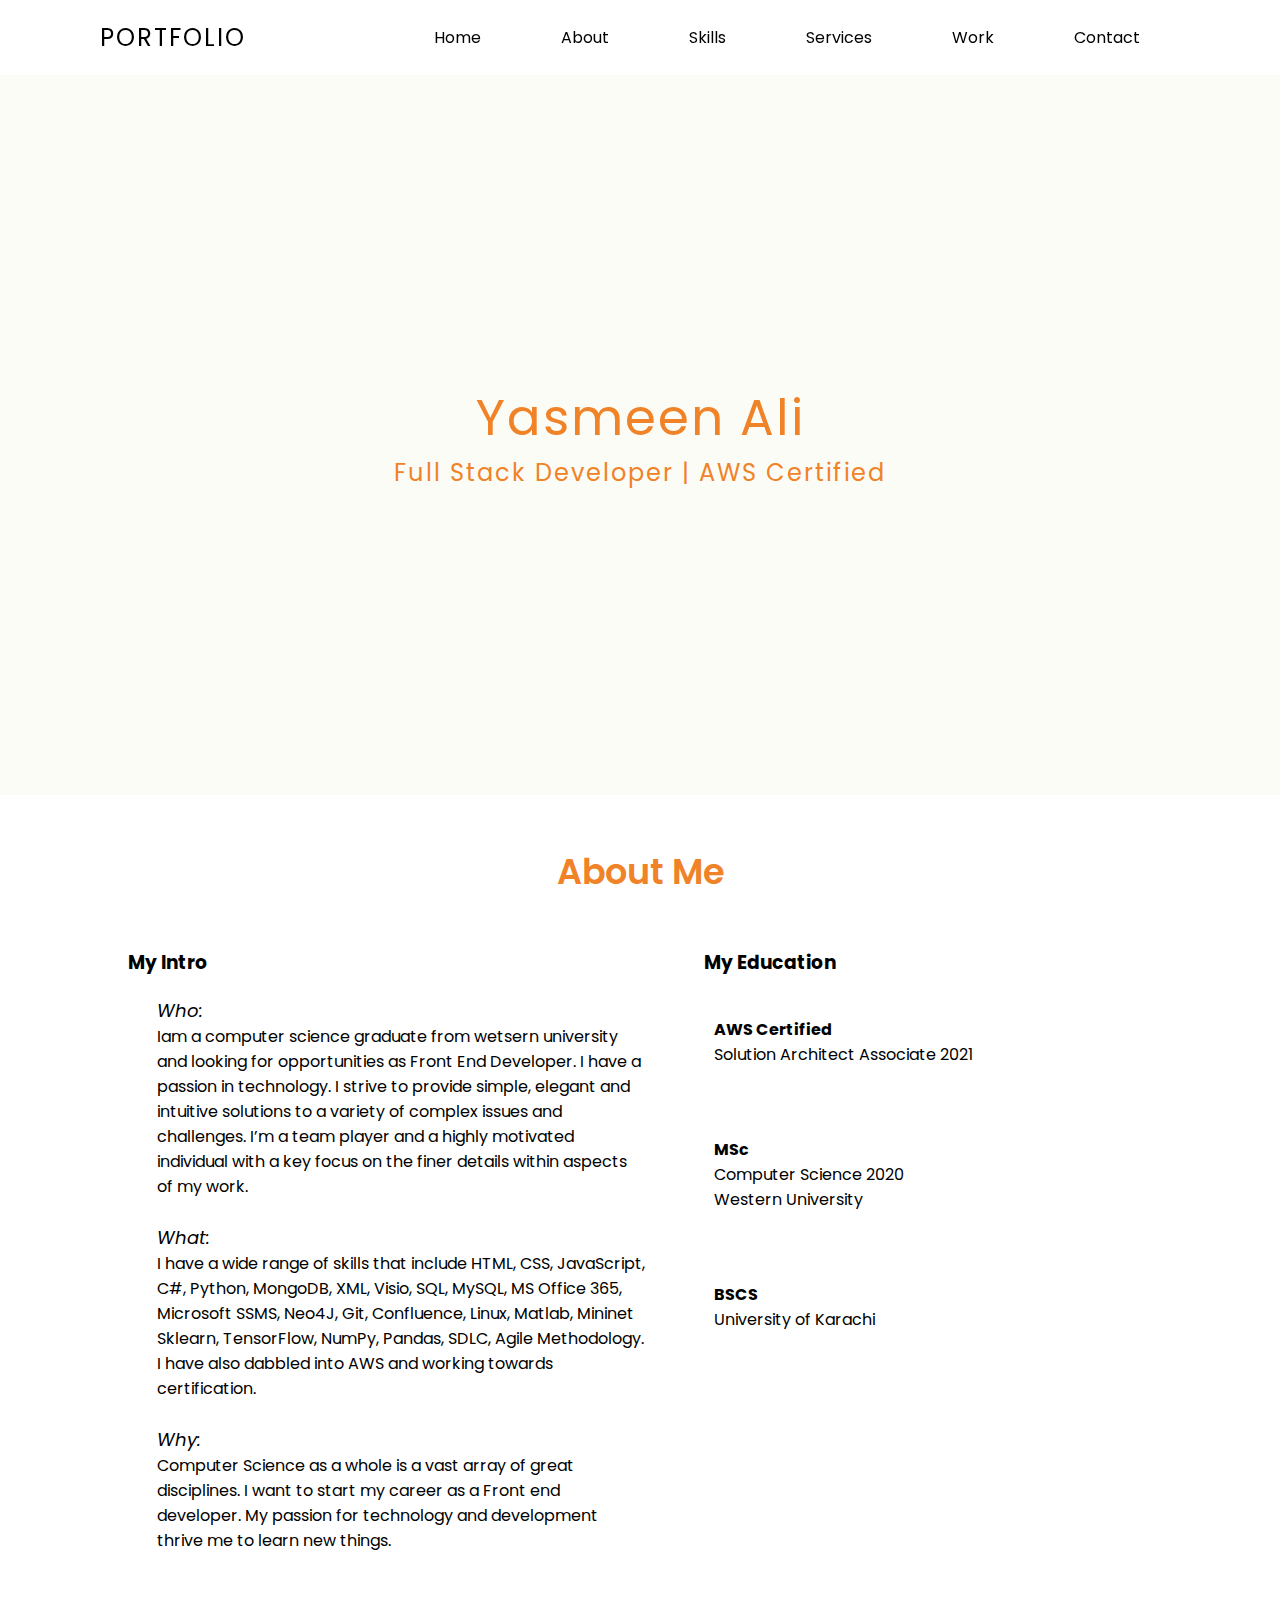
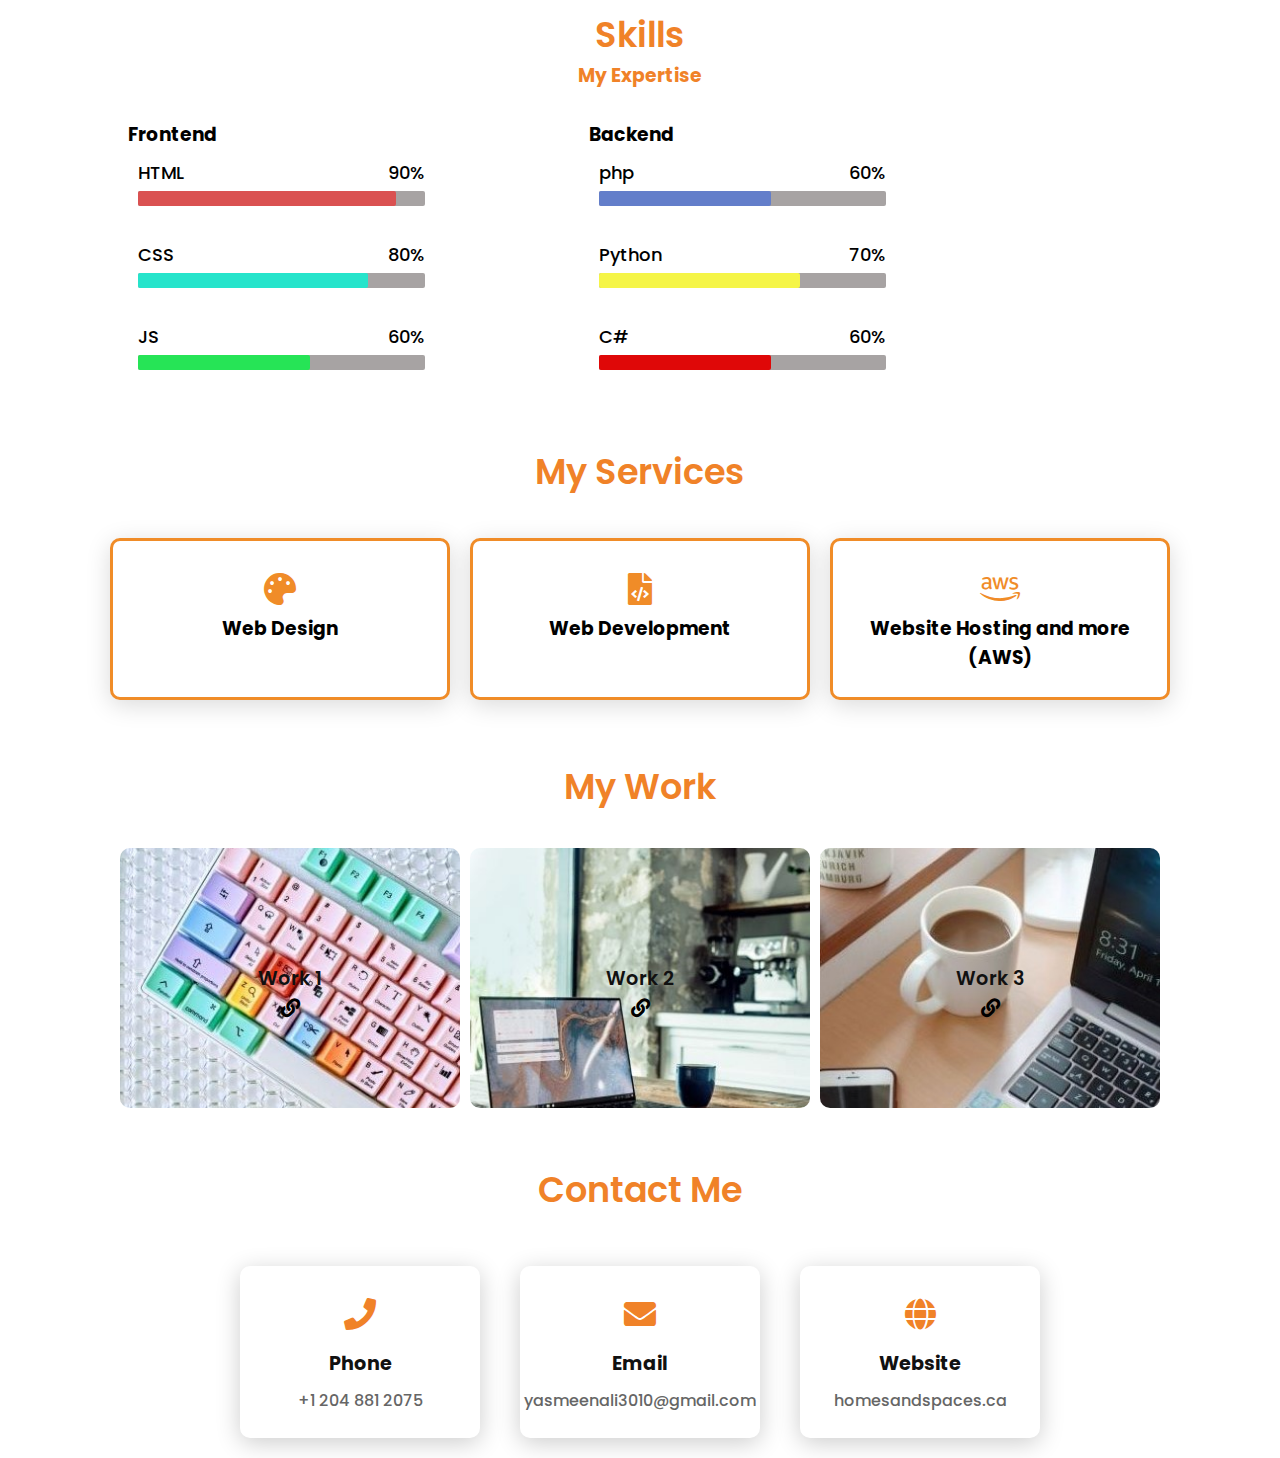
==== index.html @ 384ecdc3 "First Commit" ====
<!DOCTYPE html>
<html lang ="en">
<head>
    <meta charset="utf-8">
    <meta name="viewport" content="width=device-width, initial-scale=1.0">
    <title>Yasmeen Ali || Personal Portfolio</title>
    <link rel="stylesheet" href="style.css">
    
    
    <link rel ="stylesheet" href="https://cdnjs.cloudflare.com/ajax/libs/font-awesome/5.15.3/css/all.min.css">
    <!-- <link rel="stylesheet" href="https://stackpath.bootstrapcdn.com/font-awesome/4.7.0/css/font-awesome.min.css" integrity="sha384-wvfXpqpZZVQGK6TAh5PVlGOfQNHSoD2xbE+QkPxCAFlNEevoEH3Sl0sibVcOQVnN" crossorigin="anonymous">
    <link rel="stylesheet" href="https://cdn.jsdelivr.net/npm/@fortawesome/fontawesome-free@5.15.3/css/fontawesome.min.css" integrity="sha384-wESLQ85D6gbsF459vf1CiZ2+rr+CsxRY0RpiF1tLlQpDnAgg6rwdsUF1+Ics2bni" crossorigin="anonymous"> -->

</head>
<body>

    <header>
        <a class = "logo">Portfolio</a>
        <!-- <div class = "nav">Portfolio</div> -->
        <div class = "menu">
            <div class = "btn">
                <i class = "fas fa-times close-btn"></i>
            </div>
            <a href ="#home">Home</a>
            <a href ="#about">About</a>
            <a href ="#skills">Skills</a>
            <a href ="#services">Services</a>
            <a href ="#work">Work</a>
            <a href ="#contact">Contact</a>
        </div>
        <div class = "btn">
            <i class = "fas fa-bars menu-btn"></i>
        </div>
    </header>
    
    <section class = "section-main" id="home">
        <h1>Yasmeen Ali</h1>
        <h2>Full Stack Developer | AWS Certified</h2>
    </section>

    <section class ="About" id = "about">
        <div class = "heading">
          <h2>About Me</h2>
        </div>
        <div class= "content">
          <div class ="contentbx">
           <h3>My Intro</h3>
           <p><i style = "font-size:18px"> Who:</i><br>Iam a computer science graduate from wetsern university
            and looking for opportunities as Front End Developer. I have a passion in technology. 
            I strive to provide simple, elegant and intuitive solutions to
            a variety of complex issues and challenges. I’m a team player and a highly motivated individual
            with a key focus on the finer details within aspects of my work. </p>
            
            <p><i style = "font-size:18px"> What:</i><br>I have a wide range of skills that include HTML, CSS, JavaScript, C#, Python, MongoDB,
               XML, Visio, SQL, MySQL, MS Office 365, Microsoft SSMS, Neo4J, Git, Confluence, Linux, Matlab, Mininet
              Sklearn, TensorFlow, NumPy, Pandas, SDLC, Agile Methodology.          
             I have also dabbled into AWS and working towards certification. </p>
    
             <p><i style = "font-size:18px"> Why:</i><br> Computer Science as a whole is a vast
              array of great disciplines. I want to start my career as a Front end developer. My passion for technology and development thrive me to learn new things. 
               </p>
          </div>
          <div class = "Edu">
            <h3>My Education</h3>
            <div class ="degree">
                <div class ="deg">
                    <span><b>AWS Certified</b></span>
                   <div class = "line"></div>
                    <span>Solution Architect Associate 2021</span>
                </div> 
                
            </div>
            <div class ="degree">
                <div class ="deg">
                    <span><b>MSc</b></span>
                    <div class = "line"></div>
                    <span>Computer Science 2020<br>Western University</span>
                </div> 
                
            </div>
                
            <div class ="degree">
                <div class ="deg">
                    <span><b>BSCS</b></span>
                    <div class = "line"></div>
                    <span>University of Karachi</span>
                </div> 
               
            </div>
          </div>


        </div>
      </section>

      <section class = "skills" id = "skills" >
        <div class = "heading">
            <h2>Skills</h2>
            <h3 class = "Exp">My Expertise</h3>
          </div>
           

           <div class ="skills_content">
               <div class ="skills-FE">
                    <h3 class="skills_subtitle">Frontend</h3>
                    <div class ="bar">
                        <div class ="info">
                            <span>HTML</span>
                            <span>90%</span>
                        </div>
                        <div class = "line html"></div>
                    </div>

                    <div class ="bar">
                        <div class ="info">
                            <span>CSS</span>
                            <span>80%</span>
                        </div>
                        <div class = "line css"></div>
                    </div>

                    <div class ="bar">
                        <div class ="info">
                            <span>JS</span>
                            <span>60%</span>
                        </div>
                        <div class = "line js"></div>
                    </div>

                   
               </div>

               <div class ="skills-BE">
                <h3 class="skills_subtitle">Backend</h3>
                <div class ="bar">
                    <div class ="info">
                        <span>php</span>
                        <span>60%</span>
                    </div>
                    <div class = "line php"></div>
                </div>

                <div class ="bar">
                    <div class ="info">
                        <span>Python</span>
                        <span>70%</span>
                    </div>
                    <div class = "line Python"></div>
                </div>

                <div class ="bar">
                    <div class ="info">
                        <span>C#</span>
                        <span>60%</span>
                    </div>
                    <div class = "line Csharp"></div>
                </div>
                
               </div>

           </div>
      </section>

      <section class = "services" id = "services">
          <div class = "heading">
              <h2 class="section-title">My Services</h2>
              
          </div>
          <div class ="content">
              <div class ="card">
                  <div class = "service-icon">
                      <i class ="fas fa-palette"></i>
                  </div>
                  <div class="info">
                      <h3>Web Design</h3>
                      <!-- <p>web desiging solution</p> -->
                  </div>
              </div>
              
              <div class ="card">
                <div class = "service-icon">
                    <i class ="fas fa-file-code"></i>
                </div>
                <div class="info">
                    <h3>Web Development</h3>
                    <!-- <p>website development</p> -->
                    
                </div>
            </div>
            
            <div class ="card">
                <div class = "service-icon">
                    <i class='fab fa-aws'></i>
                </div>
                <div class="info">
                    <h3>Website Hosting and more (AWS)</h3>
                    <!-- <p>AWS Solutions</p> -->
                </div>
            </div>

          </div>

      </section>

      <section class = "work" id = "work">
        <div class ="heading">
            <h2 class="section-title">My Work</h2>
        </div>
        <div class = "content">
            <a href = "http://homesandspaces.ca/" target="blank" class ="card">
                <div class ="card-img">
                    <img src = "work1.jpg" alt ="">
                    <div class ="work-data">
                        <span class = "work-text">Work 1</span>
                        <i class="fas fa-link"></i>
                        
                </div>
                
              </div>
            </a>
              <a href ="https://github.com/yasmeen-ali/Yelp-data-Business-Trends" target="blank" class ="card">
                  <div class ="card-img">
                      <img src = "work2.jpg" alt ="">
                      <div class ="work-data">
                        <span class = "work-text">Work 2</span>
                        <i class="fas fa-link"></i>
                  </div>
                  </div>
                </a>
                <a href ="https://github.com/yasmeen-ali/Network-Service-Cost-Model" target="blank" class ="card">
                  <div class ="card-img">
                      <img src = "work3.jpg" alt ="">
                      <div class ="work-data">
                         <span class = "work-text">Work 3</span>
                          <i class="fas fa-link"></i>
                  </div> 
                  </div>
                </a>
        </div>


    </section>



      <section class = "contact" id = "contact">
          <div class = "heading">
              <h2 class="section-title">Contact Me</h2>
          </div>

          <div class ="content">
              <div class = "row">
                  <div class ="card">
                      <div class = "contact-icon">
                          <i class = "fas fa-phone"></i>
                      </div>
                      <div class = "info">
                          <h3>Phone</h3>
                          <span>+1 204 881 2075</span>
                      </div>
                  </div>

                  <div class ="card">
                    <div class = "contact-icon">
                        <i class = "fas fa-envelope"></i>
                    </div>
                    <div class = "info">
                        <h3>Email</h3>
                        <span>yasmeenali3010@gmail.com</span>
                    </div>
                </div>

                <div class ="card">
                    <div class = "contact-icon">
                        <i class = "fas fa-globe"></i>
                    </div>
                    <div class = "info">
                        <h3>Website</h3>
                        <span>homesandspaces.ca</span>
                    </div>
                </div>

              </div>
          </div>

      </section>




    <script type="text/javascript">
    //navigation effect

    window.addEventListener("scroll",function(){
        var header = document.querySelector("header");
        header.classList.toggle('sticky', window.scrollY > 0);
        
  });

  //js for responsive sidebar

  var menu = document.querySelector('.menu');
  var menuBtn =document.querySelector('.menu-btn');
  var closeBtn =document.querySelector('.close-btn');

  menuBtn.addEventListener("click", () =>{
      menu.classList.add('active');
  });

  closeBtn.addEventListener("click", () =>{
      menu.classList.remove('active');
  });
  
    </script>
</body>
</html>
---- style.css ----
@import url('https://fonts.googleapis.com/css2?family=Poppins:wght@400;500&display=swap');
*
{
  margin: 0;
  padding: 0;
  box-sizing: border-box;
  font-family: 'Poppins', sans-serif,'';
  scroll-behavior: smooth;
}
body{
    min-height: 100vh;
}

section{
   padding-top: 50px;
  }
/*background settings*/
.section-main{
    position: relative;
    width: 100%;
    min-height:80vh;
    /* background: url(New.jpg) no-repeat; */
    background-color: rgb(252, 252, 246);
    background-size: cover;
    background-position: center;
    display: flex;
    justify-content:center;
    align-items: center;
    flex-direction:column;
    padding: 20px 100px;
    
}

.section-main h1{
    color:rgb(240, 130, 40);
    font-size:  50px;
    font-weight:400;
    letter-spacing: 2px;
    line-height: 1.5em;
}
.section-main h2{
    color:rgba(240, 130, 40);
    font-size: 60;
    font-weight:400;
    letter-spacing: 2px;
    line-height: 1.5em;
   
  }
  .heading  /*About Me page*/
  {
    width: 100%;
    text-align: center;
    margin-bottom: 30px;
    color:rgba(240, 130, 40);
  }
  .heading h2
  {
    font-weight: 600;
    font-size: 35px;
  }
   .About .content{
    position: relative;
    width: 100%;
    display: flex;
    justify-content: space-between;
    padding-top: 20px;
    /* margin-top: 20px; */
    padding-left: 10%;
   }
   .About .content .contentbx{
    position: relative;
    width: 50%;
    justify-content: center;
    
   }
   .contentbx p
   {
     font-weight: 400;
     padding-top: 20px;
     margin-bottom: 5px;
     padding-left: 5%; 
      max-width: 90%;
   } 
  
   .About .content .Edu {
    position: relative;
    width: 50%;
    
   }

   .content .Edu .degree{
       margin-bottom: 15px;
       padding: 10px;
       padding-top: 20px; 
   }
    .content .Edu .degree .deg{
    display: flex;
    /* align-items: center; */
    flex-direction: column;
   
    justify-content:space-between;
     margin-bottom: 5px;
    font-weight: 400;
     padding-top: 20px;
     /* padding-left: 5%;  */
      max-width: 60%;
   }


/* Skills*/
/* .skills{
    padding-left: 5%;

} */
.skills .skills_content{
    position: relative;
    width: 70%;
    display: flex;
    justify-content: space-between;
    margin-top: 20px;
    padding-left: 10%;
    
}
/* Frontend Skills */
.skills .skills_content .skills-FE{
    position: relative;
    width: 40%;
}

.skills .skills_content .skills-FE .bar{
    margin-bottom: 15px;
    padding: 10px;

}

.skills .skills_content .skills-FE .bar .info{
    display: flex;
    align-items: center;
    justify-content: space-between;
    margin-bottom: 5px;
}

.skills .skills_content .skills-FE .bar .info span{
    font-size: 18px;
    font-weight: 500;
}

.skills .skills_content .skills-FE .bar .line{
    position: relative;
    width: 100;
    height: 15px;
    background: rgb(167, 163, 163);
    border-radius: 2px;
}

.skills .skills_content .skills-FE .bar .line:before{
    content: '';
    position: absolute;
    height: 100%;
    top: 0;
    left: 0;
    border-radius: 2px;
}

.skills .skills_content .skills-FE .bar .html::before{
    width: 90%;
    background: #da5151;
}
.skills .skills_content .skills-FE .bar .css::before{
    width: 80%;
    background: #26e4cb;
}
.skills .skills_content .skills-FE .bar .js::before{
    width: 60%;
    background: #26e456;
}

/* Backend Skills */
.skills .skills_content .skills-BE{
    position: relative;
    width: 40%;
}

.skills .skills_content .skills-BE .bar{
    margin-bottom: 15px;
    padding: 10px;
    
}

.skills .skills_content .skills-BE .bar .info{
    display: flex;
    align-items: center;
    justify-content: space-between;
    margin-bottom: 5px;
}

.skills .skills_content .skills-BE .bar .info span{
    font-size: 18px;
    font-weight: 500;
}

.skills .skills_content .skills-BE .bar .line{
    position: relative;
    width: 100;
    height: 15px;
    background: rgb(167, 163, 163);
    border-radius: 2px;
}
.skills .skills_content .skills-BE .bar .line:before{
    content: '';
    position: absolute;
    height: 100%;
    top: 0;
    left: 0;
    border-radius: 2px;
}

.skills .skills_content .skills-BE .bar .php:before{
    width: 60%;
    background: #637eca;
}
.skills .skills_content .skills-BE .bar .Python:before{
    width: 70%;
    background: rgb(245, 245, 71);
}
.skills .skills_content .skills-BE .bar .Csharp:before{
    width: 60%;
    background: rgb(223, 8, 8);
}

/* Services */

.section-title{
    width: 100%;
    text-align: center;
    margin-bottom: 30px;
    color:rgba(240, 130, 40);
}
.services .content{
    display: flex;
    justify-content: center;
    flex-wrap: wrap;
    flex-direction: row;
    margin-top: 20px;
    
    
}

.title p{
    font-size: 1em;
    width: 80%;
    text-align: center;
}

.card .info{
    text-align: center;
}



.services .content .card{
    background-color: #fff;
    border: solid rgb(240, 140, 40);
    width: 340px;
    margin:10px;
    padding:25px;
    justify-content: center;
    align-items: center;
    flex-direction: column;
    box-shadow: 0 5px 25px rgba(1 1 1 / 15%);
    border-radius: 10px;
}

.services .content .card .service-icon{
    color: rgb(240, 140, 40);
    font-size: 2em;
    text-align: center;
    transition: transform 0.5s ease;
}

.services .content .card:hover .service-icon{
    transform:translateY(-10px);
}

/* Work */




.work .content{
    display: flex;
    justify-content: center;
    flex-direction: row;
    flex-wrap: wrap;
    margin-top: 20px;
}

.work .content .card{
    width: 340px;
    margin: 5px;
    
}

.work .content .card .card-img {
    position:relative;
    width: 100%;
    height: 260px;
    overflow: hidden;
    border-radius: 5px;
    
    
}

 .work .content .card .card-img img{
    
    position:absolute;
    top:0;
    left:0;
    width:100%;
    height:100%;
    object-fit: cover;
    border-radius: 10px;
    transition: 0.5s ease;
    
    
} 


.work .content .card .card-img .work-data{
    position: absolute; 
    color:#111; 
    
    font-size: 1.2em;
    font-weight: 600;
    left: 50%;                        
    top: 50%;                         
   transform: translate(-50%, -50%);
}

.work .content .card .card-img .work-data i{
    position: absolute; 
    color:#000; 
    left: 50%;                       
    top: 150%;                       
   transform: translate(-50%, -50%);
}

.work .content .card .card-img img:hover {
    filter:brightness(50%);
    transform: scale(1.2);
    position: absolute;
    top:0;
    width:100%;
    height:100%;
    display:flex;
    flex-direction: column;
    justify-content: center;
    align-items: center;
    /* background: rgb(240, 130, 40); */
    opacity: 0.3;
    border-radius: 0.5rem;
    transition: 0.3s;
} 


/* Contact */
.contact .content{
    display: flex;
    justify-content: center;
    flex-wrap: wrap;
    flex-direction: column;
    margin-top: 20px;
    
}

.contact .content .row{
    display: flex;
    justify-content: center;
    flex-wrap: wrap;
    flex-direction: row;
}

.contact .content .row .card{
    background-color: #fff;
    width: 240px;
    margin: 20px;
    padding:25px;
    display: flex;
    justify-content: center;
    align-items: center;
    flex-direction: column;
    box-shadow: 0 5px 25px rgba(1 1 1 / 20%);
    border-radius: 10px;
}

.contact .content .row .card .contact-icon{
    color:rgb(240, 130, 40);
    font-size: 2em;
    text-align: center;
    transition: transform 0.5s ease;
}

.contact .content .row .card:hover .contact-icon{
    transform: translateY(-10px);
}


.contact .content .row .card .info{
    text-align: center;
}

.contact .content .row .card .info h3{
    color:#111;
    font-size: 1.2em;
    font-weight: 700;
    margin: 10px;
}

.contact .content .row .card .info span{
    color:#666;
    font-weight: 500;
}






    

/*Menu bar */
  

  header {
      z-index: 999;
      position:sticky;
      top:0;
      left: 0;
      width:100%;
      display:flex;
      justify-content: space-between;
      align-items: center;
      padding: 20px 100px;
      transition: 0.6s;
  }

  header.sticky{
    background:linear-gradient(rgb(231, 183, 110),rgb(240, 130, 40)); 
    /* background:linear-gradient(rgb(247, 171, 58),rgb(100, 52, 52)); */
    padding: 15px 100px;
  }



  header .logo{
    color: #000;
    font-size: 24px;
    text-transform: uppercase;
    text-decoration: none;
    font-weight: 400;
    letter-spacing: 2px;
  }
  header .menu{
      position: relative;
      display: flex;
      justify-content: center;
      align-items: center;
  }

  header .menu a{
    color:#000;
    font-size: 16px;
    font-weight: 400;
    text-decoration: none;
    margin: 0 30px;
    padding:  0 10px;
    border-radius: 25px;
    transition-property:color;
  }

  header .menu a:hover{
    color:#fff;
    background:rgb(240, 130, 40);
  }

  header .btn{
    color:#000;
    font-size:25px;
    cursor: pointer ;
    display: none;
  }

  @media (max-width: 1060px){
      header .btn{
          display: block;
      }

      header .menu{
          position: fixed;
          /* background:linear-gradient(rgb(247, 171, 58),rgb(100, 52, 52));  */
          background:linear-gradient(rgb(240, 130, 40),rgb(231, 183, 110)); 
          flex-direction: column;
          min-width: 350;
          height:100vh;
          top:0;
          right:-100%;
          padding: 80px 50px;
          transition:0.5s;
          transition-property: right;
          border-radius:  1% 0 0 85%;

      } 

      header .menu.active{
          right: 0;
      }

      header .menu .close-btn{
          position:absolute;
          top:0;
          left:0;
          margin: 25px;
      } 

      header .menu a{
        display: block;
        font-size: 20px;
        margin:20px;
        padding: 0 15px;

      }
  }

  @media(max-width:630px){
      .section-main h1{
          font-size: 50px;
          line-height: 60px;
      }
  }
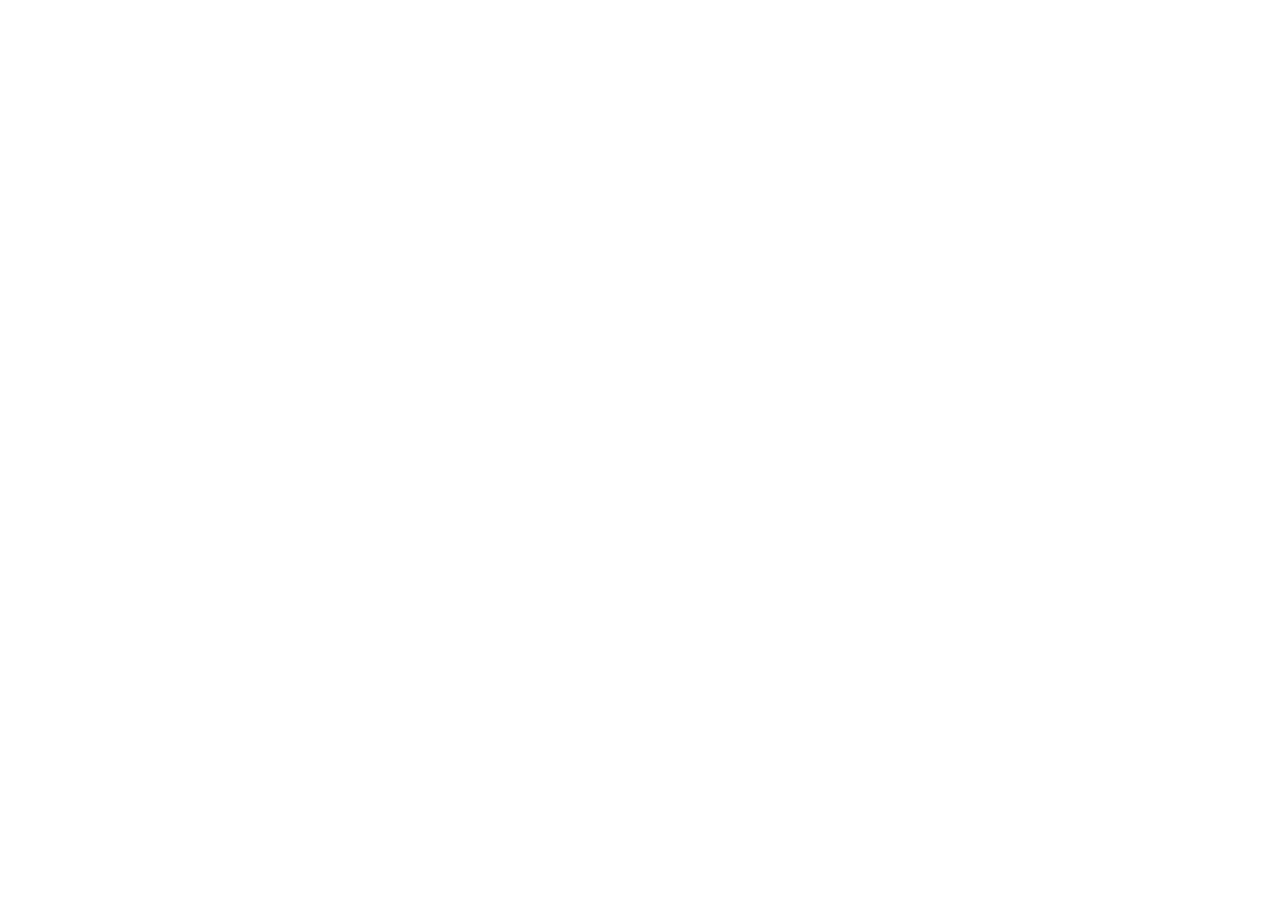
==== commit 435f7581: "New Commit" ====
--- a/index.html
+++ b/index.html
@@ -3,6 +3,7 @@
 <head>
     <meta charset="utf-8">
     <meta name="viewport" content="width=device-width, initial-scale=1.0">
+    <meta http-equiv="refresh" content="0; url=https://github.com/yasmeen-ali/yasmeen-ali.com/blob/master/index.html"/>
     <title>Yasmeen Ali || Personal Portfolio</title>
     <link rel="stylesheet" href="style.css">
     
--- a/style.css
+++ b/style.css
@@ -536,4 +536,4 @@
           font-size: 50px;
           line-height: 60px;
       }
-  }+  }
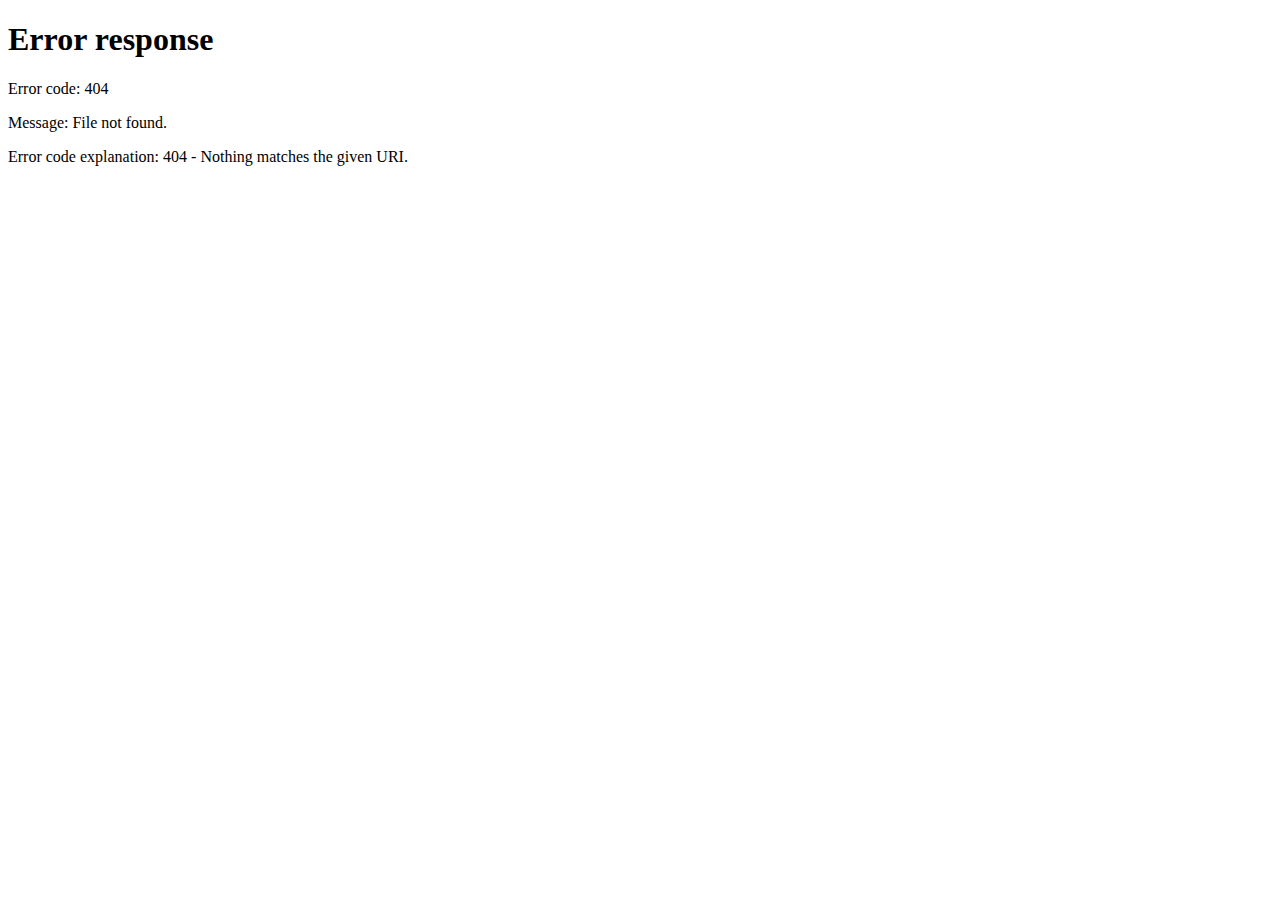
==== commit 8cc6fdcb: "new commit" ====
--- a/index.html
+++ b/index.html
@@ -3,7 +3,7 @@
 <head>
     <meta charset="utf-8">
     <meta name="viewport" content="width=device-width, initial-scale=1.0">
-    <meta http-equiv="refresh" content="0; url=https://github.com/yasmeen-ali/yasmeen-ali.com/blob/master/index.html"/>
+    <meta http-equiv="refresh" content="0; url=/yasmeen-ali.com"/>
     <title>Yasmeen Ali || Personal Portfolio</title>
     <link rel="stylesheet" href="style.css">
     
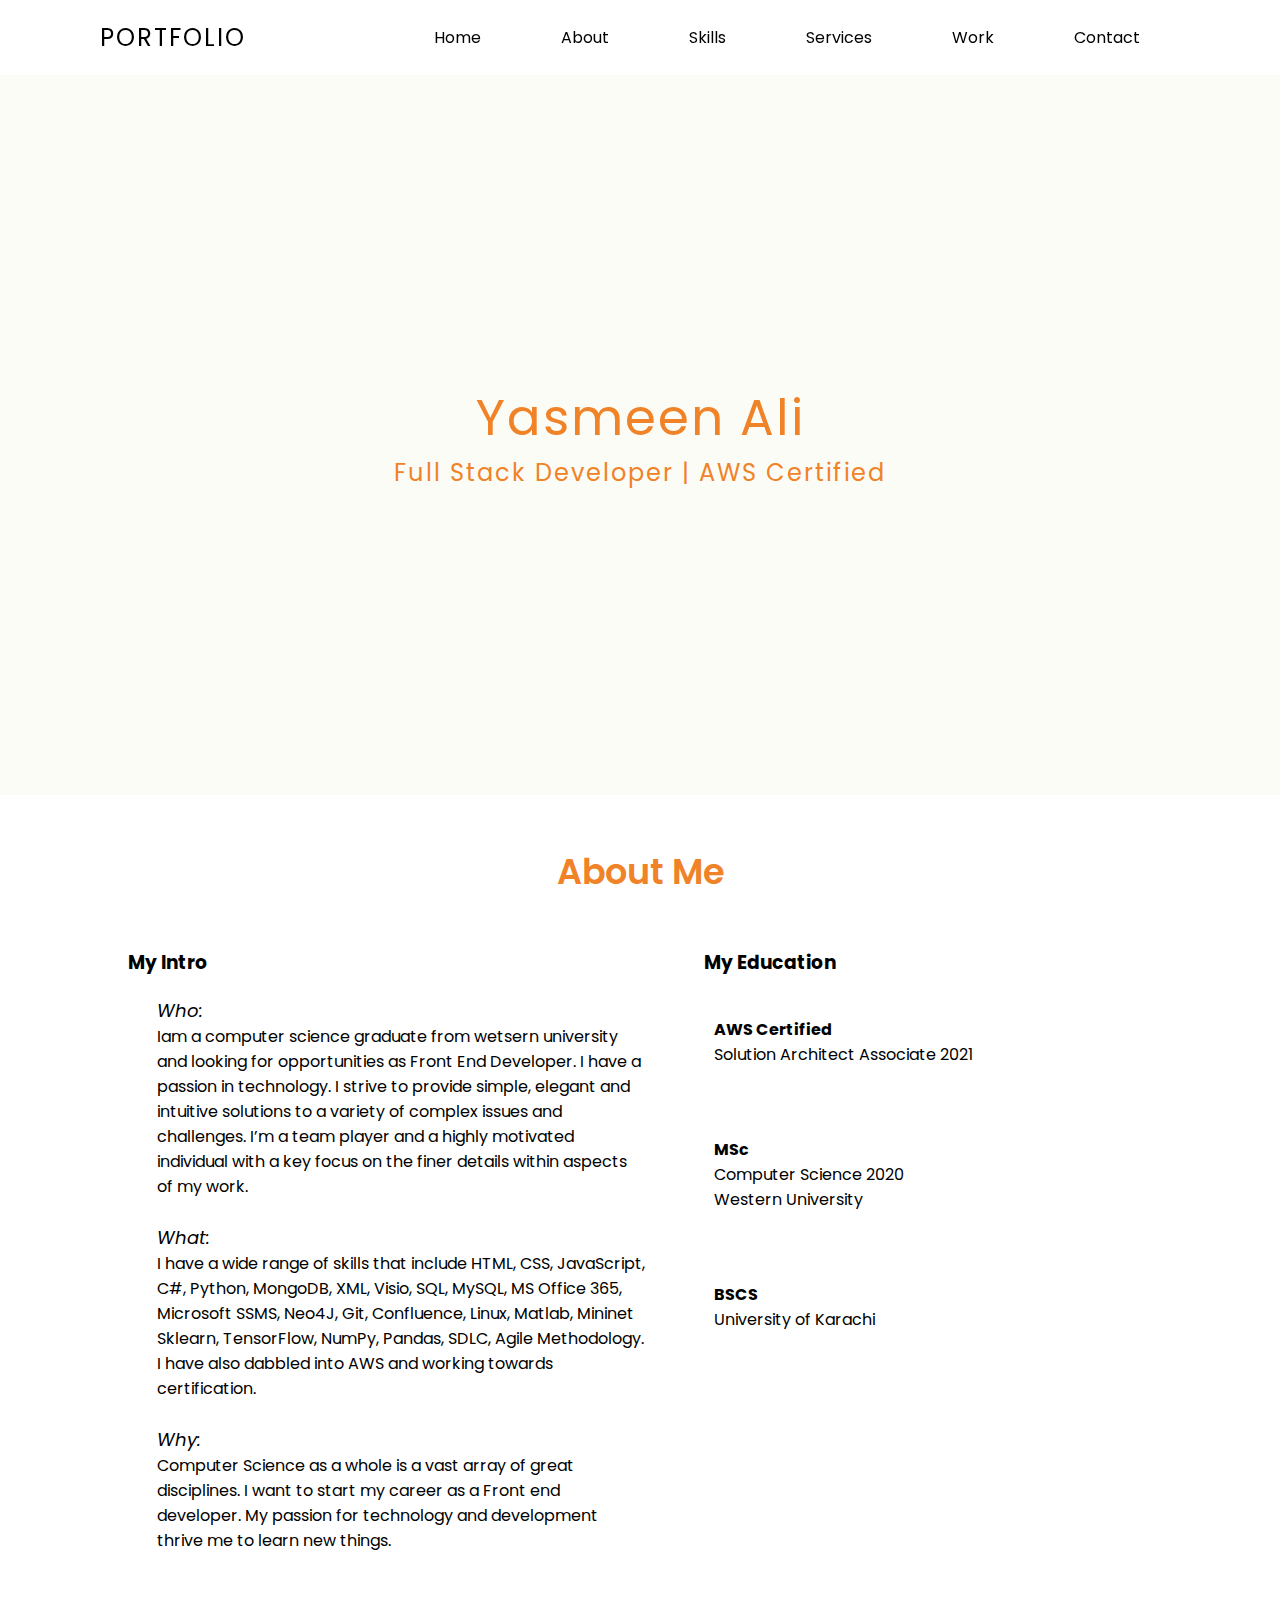
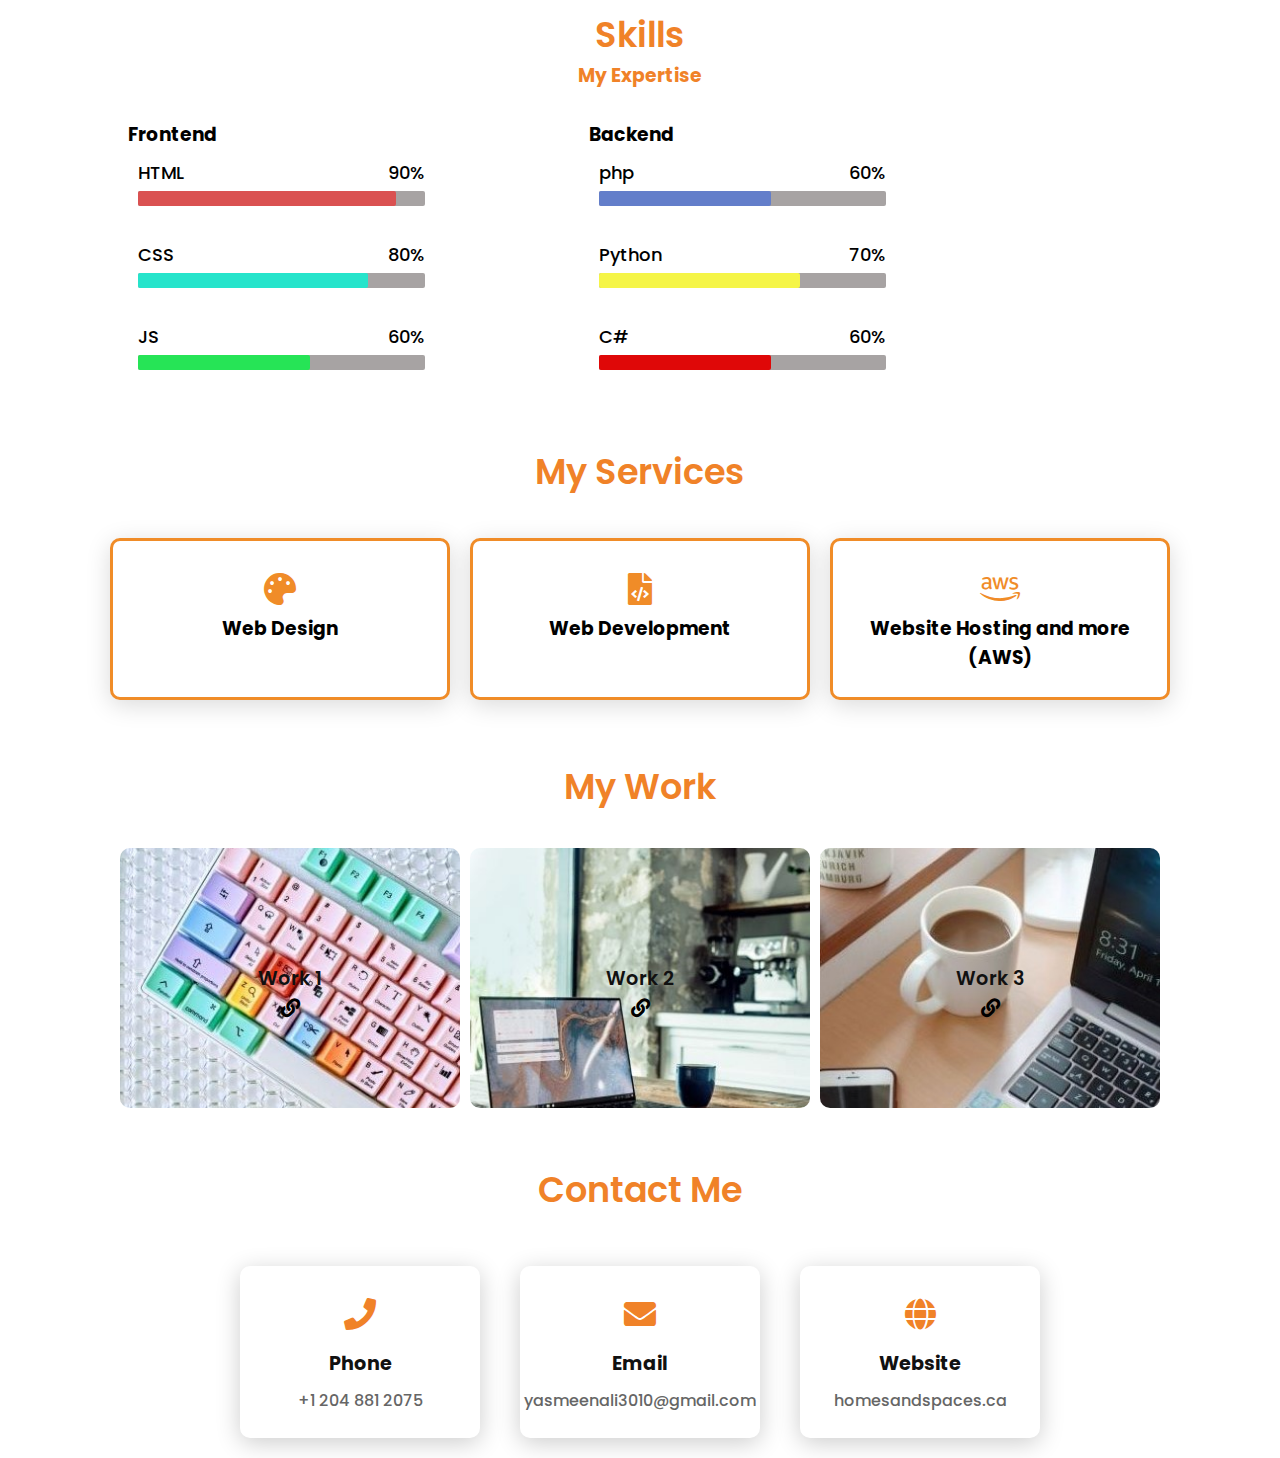
==== commit 6c4bbfe7: "new commit index" ====
--- a/index.html
+++ b/index.html
@@ -3,7 +3,7 @@
 <head>
     <meta charset="utf-8">
     <meta name="viewport" content="width=device-width, initial-scale=1.0">
-    <meta http-equiv="refresh" content="0; url=/yasmeen-ali.com"/>
+    <!--<meta http-equiv="refresh" content="0; url=/yasmeen-ali.com"/>-->
     <title>Yasmeen Ali || Personal Portfolio</title>
     <link rel="stylesheet" href="style.css">
     
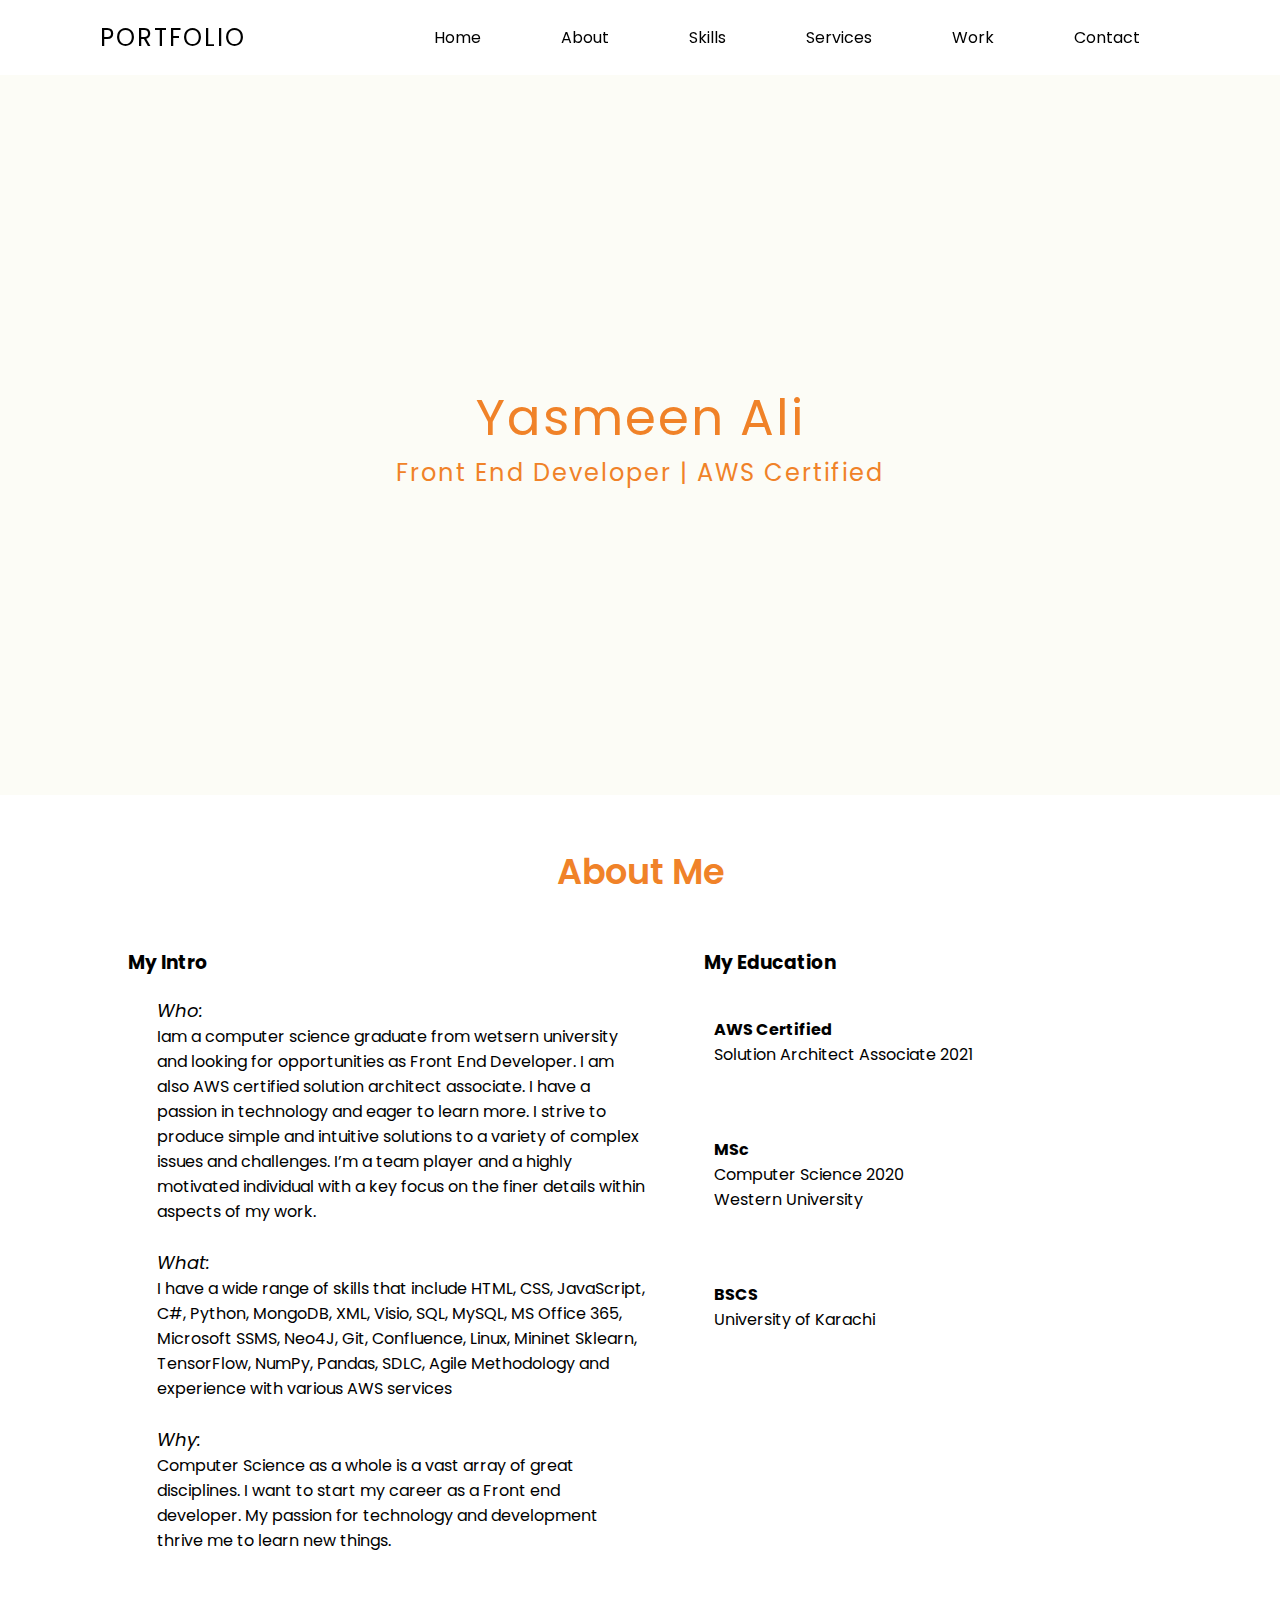
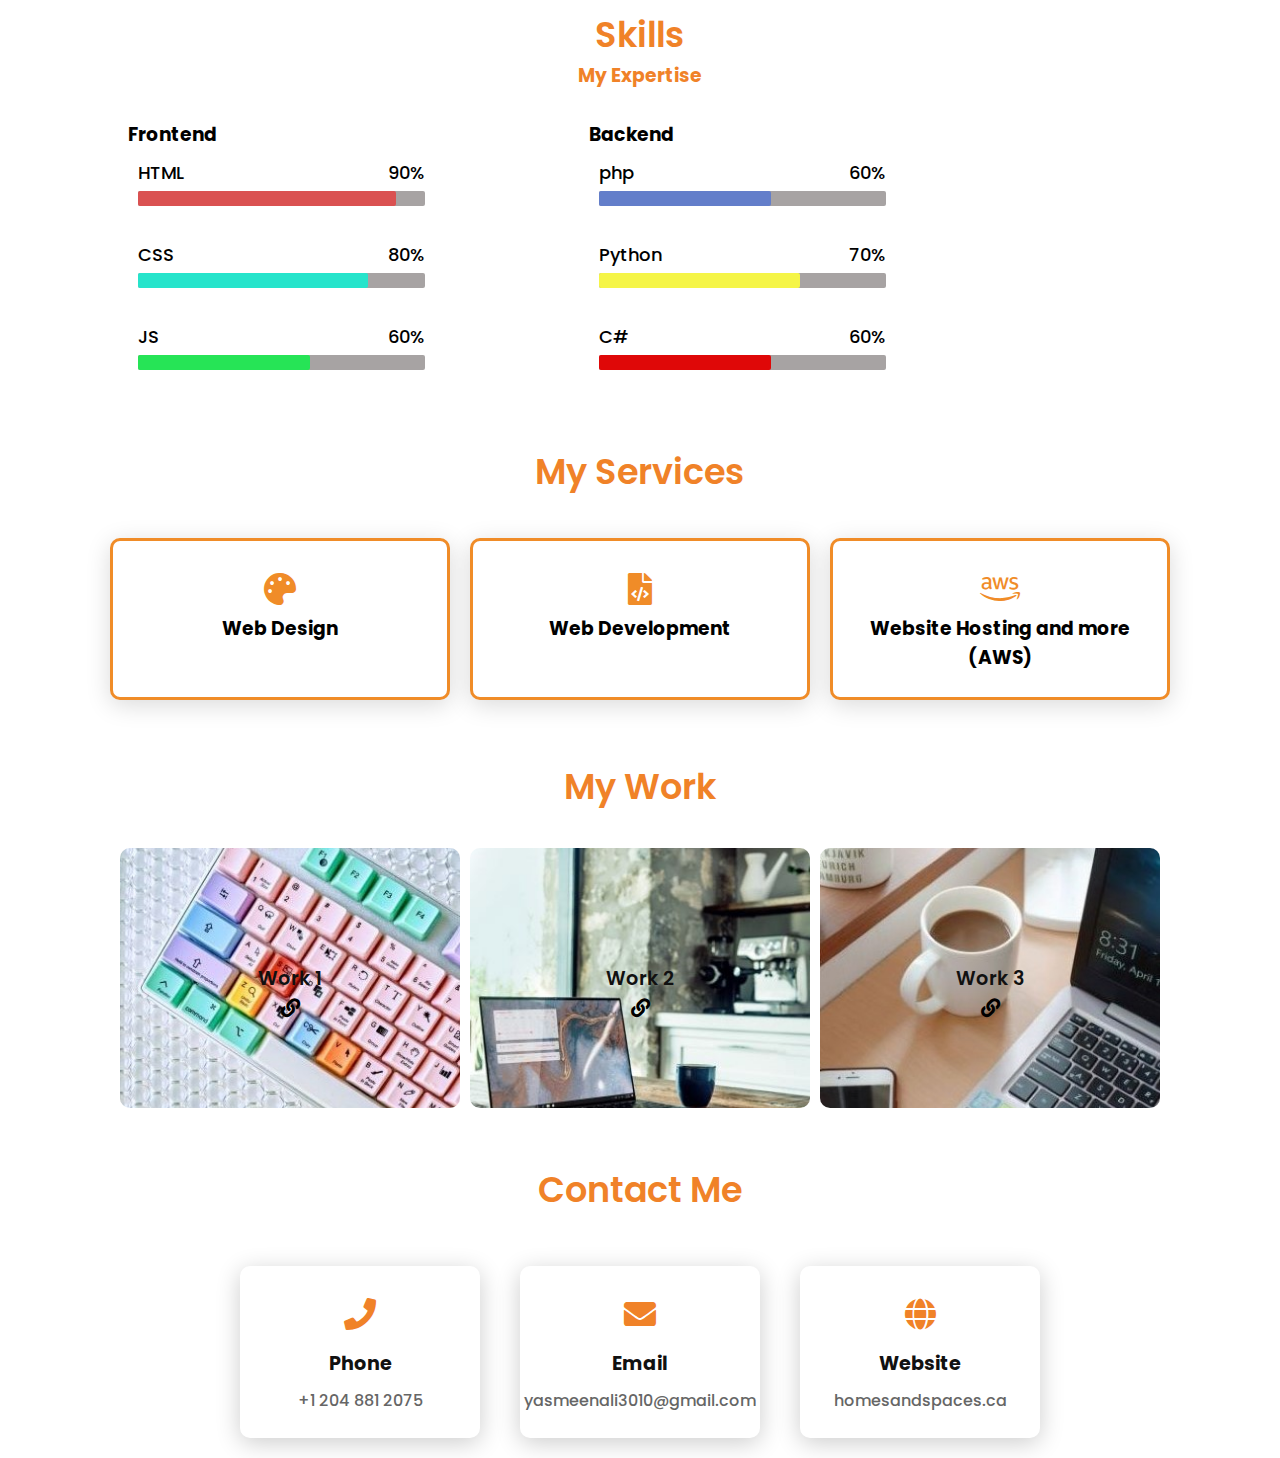
==== commit d629bead: "new commit" ====
--- a/index.html
+++ b/index.html
@@ -36,7 +36,7 @@
     
     <section class = "section-main" id="home">
         <h1>Yasmeen Ali</h1>
-        <h2>Full Stack Developer | AWS Certified</h2>
+        <h2>Front End Developer | AWS Certified</h2>
     </section>
 
     <section class ="About" id = "about">
@@ -47,15 +47,13 @@
           <div class ="contentbx">
            <h3>My Intro</h3>
            <p><i style = "font-size:18px"> Who:</i><br>Iam a computer science graduate from wetsern university
-            and looking for opportunities as Front End Developer. I have a passion in technology. 
-            I strive to provide simple, elegant and intuitive solutions to
+            and looking for opportunities as Front End Developer. I am also AWS certified solution architect associate. I have a passion in technology and eager to learn more. I strive to produce simple and intuitive solutions to
             a variety of complex issues and challenges. I’m a team player and a highly motivated individual
             with a key focus on the finer details within aspects of my work. </p>
             
-            <p><i style = "font-size:18px"> What:</i><br>I have a wide range of skills that include HTML, CSS, JavaScript, C#, Python, MongoDB,
-               XML, Visio, SQL, MySQL, MS Office 365, Microsoft SSMS, Neo4J, Git, Confluence, Linux, Matlab, Mininet
-              Sklearn, TensorFlow, NumPy, Pandas, SDLC, Agile Methodology.          
-             I have also dabbled into AWS and working towards certification. </p>
+            <p><i style = "font-size:18px"> What:</i><br> I have a wide range of skills that include HTML, CSS, JavaScript, C#, Python, MongoDB,
+               XML, Visio, SQL, MySQL, MS Office 365, Microsoft SSMS, Neo4J, Git, Confluence, Linux, Mininet
+              Sklearn, TensorFlow, NumPy, Pandas, SDLC, Agile Methodology and experience with various AWS services </p>
     
              <p><i style = "font-size:18px"> Why:</i><br> Computer Science as a whole is a vast
               array of great disciplines. I want to start my career as a Front end developer. My passion for technology and development thrive me to learn new things. 
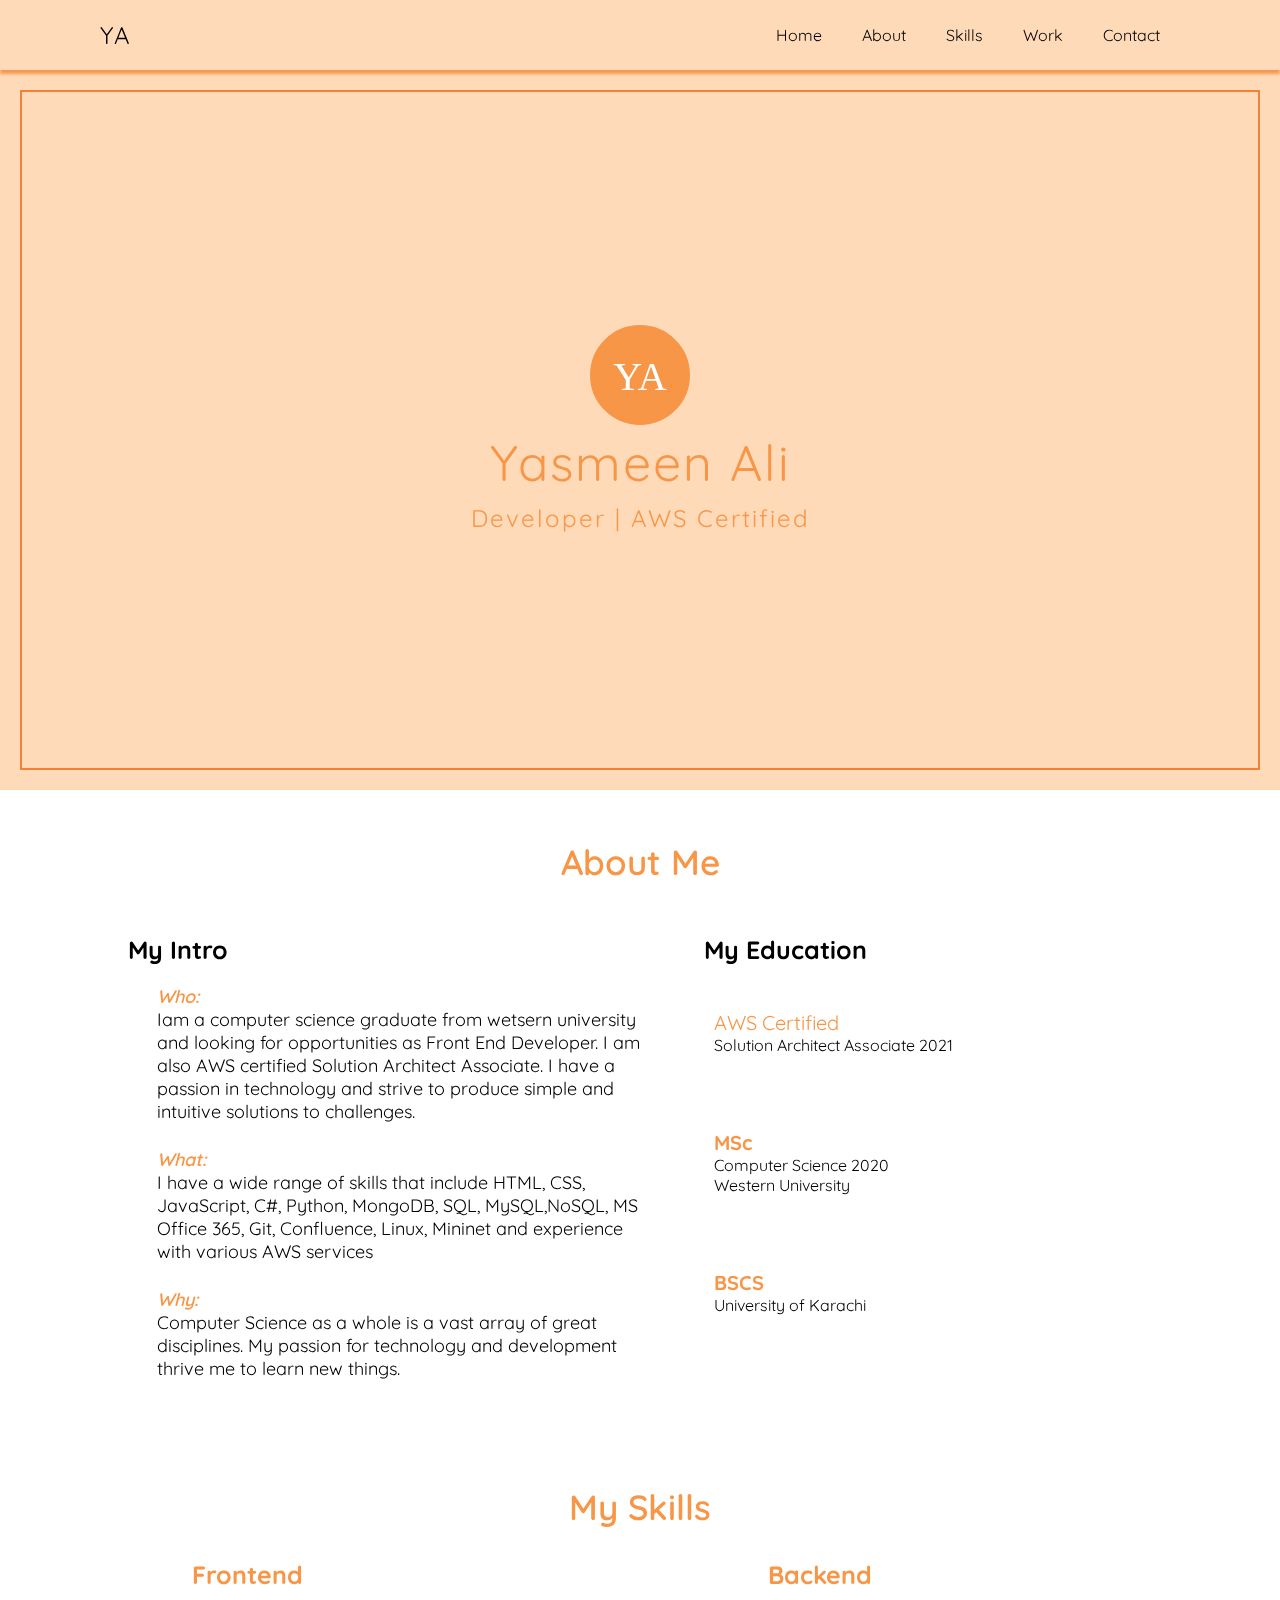
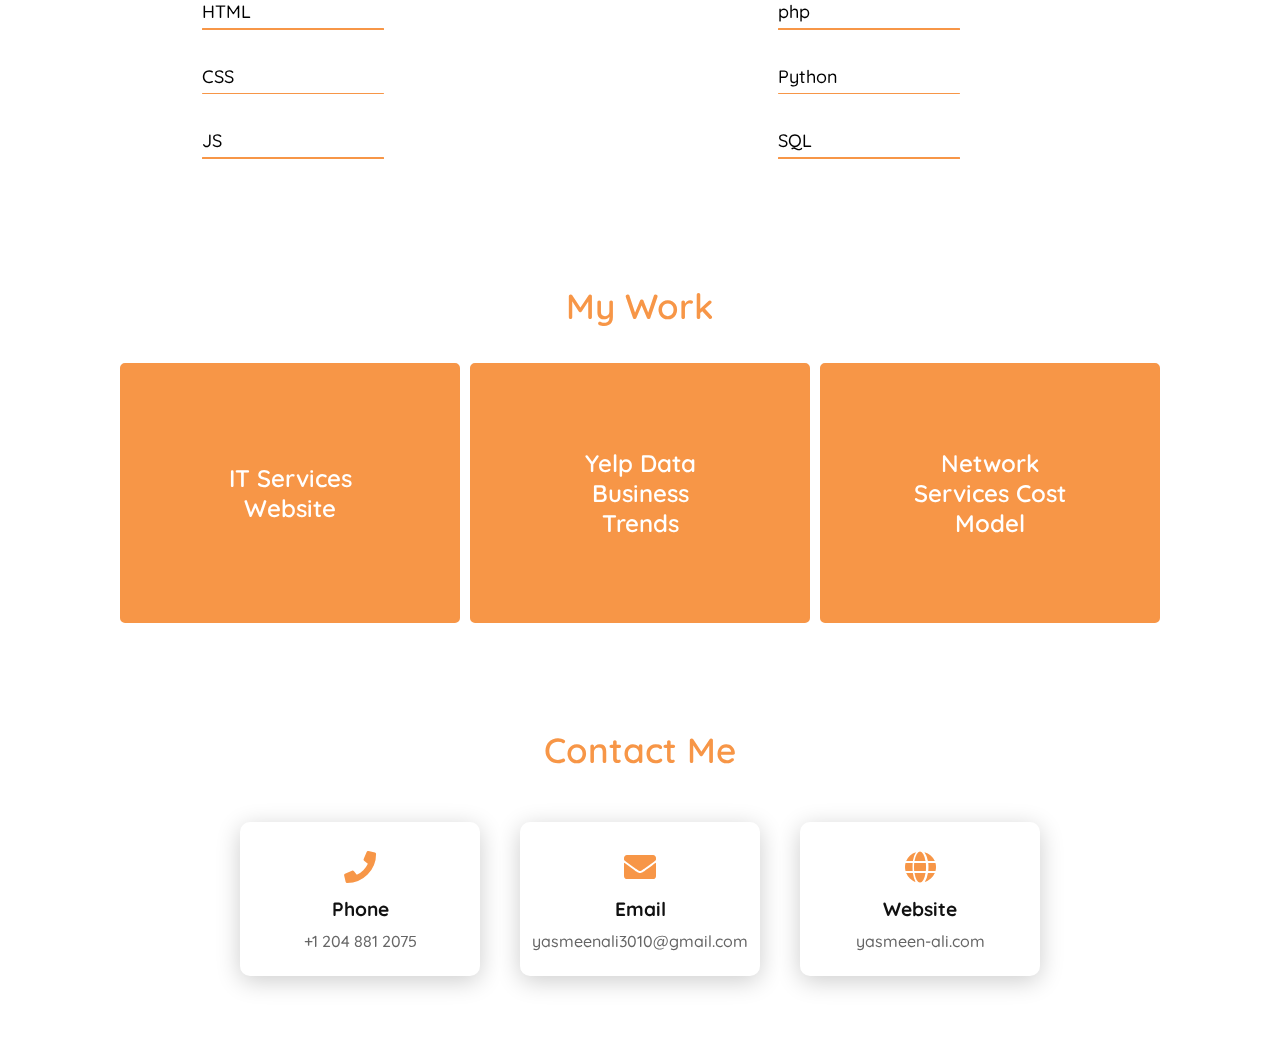
==== commit 87dd9e43: "new commit" ====
--- a/index.html
+++ b/index.html
@@ -16,7 +16,7 @@
 <body>
 
     <header>
-        <a class = "logo">Portfolio</a>
+        <a class = "logo">YA</a>
         <!-- <div class = "nav">Portfolio</div> -->
         <div class = "menu">
             <div class = "btn">
@@ -25,18 +25,22 @@
             <a href ="#home">Home</a>
             <a href ="#about">About</a>
             <a href ="#skills">Skills</a>
-            <a href ="#services">Services</a>
             <a href ="#work">Work</a>
+            <!-- <a href ="#Publication">Publication</a> -->
             <a href ="#contact">Contact</a>
         </div>
         <div class = "btn">
             <i class = "fas fa-bars menu-btn"></i>
         </div>
     </header>
+
+    
     
     <section class = "section-main" id="home">
+        <div class="landing-logo">YA</div>
         <h1>Yasmeen Ali</h1>
-        <h2>Front End Developer | AWS Certified</h2>
+        <h2>Developer | AWS Certified</h2>
+        <div class="border-fixed"></div>
     </section>
 
     <section class ="About" id = "about">
@@ -46,24 +50,25 @@
         <div class= "content">
           <div class ="contentbx">
            <h3>My Intro</h3>
-           <p><i style = "font-size:18px"> Who:</i><br>Iam a computer science graduate from wetsern university
-            and looking for opportunities as Front End Developer. I am also AWS certified solution architect associate. I have a passion in technology and eager to learn more. I strive to produce simple and intuitive solutions to
-            a variety of complex issues and challenges. I’m a team player and a highly motivated individual
-            with a key focus on the finer details within aspects of my work. </p>
+           <p><i style = "font-size:18px"> Who:</i><br>
+           Iam a computer science graduate from wetsern university
+            and looking for opportunities as Front End Developer. I am also AWS certified Solution Architect Associate. I have a passion in technology and strive to produce simple and intuitive solutions to
+            challenges. </p>
             
             <p><i style = "font-size:18px"> What:</i><br> I have a wide range of skills that include HTML, CSS, JavaScript, C#, Python, MongoDB,
-               XML, Visio, SQL, MySQL, MS Office 365, Microsoft SSMS, Neo4J, Git, Confluence, Linux, Mininet
-              Sklearn, TensorFlow, NumPy, Pandas, SDLC, Agile Methodology and experience with various AWS services </p>
+                SQL, MySQL,NoSQL, MS Office 365, Git, Confluence, Linux, Mininet
+              and experience with various AWS services </p>
     
              <p><i style = "font-size:18px"> Why:</i><br> Computer Science as a whole is a vast
-              array of great disciplines. I want to start my career as a Front end developer. My passion for technology and development thrive me to learn new things. 
+              array of great disciplines. My passion for technology and development thrive me to learn new things. 
                </p>
           </div>
           <div class = "Edu">
             <h3>My Education</h3>
             <div class ="degree">
+               
                 <div class ="deg">
-                    <span><b>AWS Certified</b></span>
+                    <span class = degtitle>AWS Certified</span>
                    <div class = "line"></div>
                     <span>Solution Architect Associate 2021</span>
                 </div> 
@@ -71,7 +76,7 @@
             </div>
             <div class ="degree">
                 <div class ="deg">
-                    <span><b>MSc</b></span>
+                    <span class = degtitle><b>MSc</b></span>
                     <div class = "line"></div>
                     <span>Computer Science 2020<br>Western University</span>
                 </div> 
@@ -80,7 +85,7 @@
                 
             <div class ="degree">
                 <div class ="deg">
-                    <span><b>BSCS</b></span>
+                    <span class = degtitle><b>BSCS</b></span>
                     <div class = "line"></div>
                     <span>University of Karachi</span>
                 </div> 
@@ -94,8 +99,8 @@
 
       <section class = "skills" id = "skills" >
         <div class = "heading">
-            <h2>Skills</h2>
-            <h3 class = "Exp">My Expertise</h3>
+            <h2>My Skills</h2>
+            <!-- <h3 class = "Exp">My Expertise</h3> -->
           </div>
            
 
@@ -105,7 +110,7 @@
                     <div class ="bar">
                         <div class ="info">
                             <span>HTML</span>
-                            <span>90%</span>
+                            <!-- <span>90%</span> -->
                         </div>
                         <div class = "line html"></div>
                     </div>
@@ -113,7 +118,7 @@
                     <div class ="bar">
                         <div class ="info">
                             <span>CSS</span>
-                            <span>80%</span>
+                            <!-- <span>80%</span> -->
                         </div>
                         <div class = "line css"></div>
                     </div>
@@ -121,7 +126,7 @@
                     <div class ="bar">
                         <div class ="info">
                             <span>JS</span>
-                            <span>60%</span>
+                            <!-- <span>60%</span> -->
                         </div>
                         <div class = "line js"></div>
                     </div>
@@ -134,7 +139,7 @@
                 <div class ="bar">
                     <div class ="info">
                         <span>php</span>
-                        <span>60%</span>
+                        <!-- <span>60%</span> -->
                     </div>
                     <div class = "line php"></div>
                 </div>
@@ -142,15 +147,15 @@
                 <div class ="bar">
                     <div class ="info">
                         <span>Python</span>
-                        <span>70%</span>
+                        <!-- <span>70%</span> -->
                     </div>
                     <div class = "line Python"></div>
                 </div>
 
                 <div class ="bar">
                     <div class ="info">
-                        <span>C#</span>
-                        <span>60%</span>
+                        <span>SQL</span>
+                        <!-- <span>60%</span> -->
                     </div>
                     <div class = "line Csharp"></div>
                 </div>
@@ -160,7 +165,7 @@
            </div>
       </section>
 
-      <section class = "services" id = "services">
+      <!-- <section class = "services" id = "services">
           <div class = "heading">
               <h2 class="section-title">My Services</h2>
               
@@ -172,7 +177,7 @@
                   </div>
                   <div class="info">
                       <h3>Web Design</h3>
-                      <!-- <p>web desiging solution</p> -->
+                      
                   </div>
               </div>
               
@@ -182,9 +187,10 @@
                 </div>
                 <div class="info">
                     <h3>Web Development</h3>
-                    <!-- <p>website development</p> -->
                     
-                </div>
+                    
+         
+       </div>
             </div>
             
             <div class ="card">
@@ -193,13 +199,13 @@
                 </div>
                 <div class="info">
                     <h3>Website Hosting and more (AWS)</h3>
-                    <!-- <p>AWS Solutions</p> -->
-                </div>
-            </div>
-
-          </div>
-
-      </section>
+                   
+                </div>
+            </div>
+
+          </div>
+
+      </section> -->
 
       <section class = "work" id = "work">
         <div class ="heading">
@@ -208,10 +214,10 @@
         <div class = "content">
             <a href = "http://homesandspaces.ca/" target="blank" class ="card">
                 <div class ="card-img">
-                    <img src = "work1.jpg" alt ="">
+                    <!-- <img src = "work1.jpg" alt =""> -->
                     <div class ="work-data">
-                        <span class = "work-text">Work 1</span>
-                        <i class="fas fa-link"></i>
+                        <span class = "work-text">IT Services Website</span>
+                        <!-- <i class="fas fa-link"></i> -->
                         
                 </div>
                 
@@ -219,19 +225,19 @@
             </a>
               <a href ="https://github.com/yasmeen-ali/Yelp-data-Business-Trends" target="blank" class ="card">
                   <div class ="card-img">
-                      <img src = "work2.jpg" alt ="">
+                      <!-- <img src = "work2.jpg" alt =""> -->
                       <div class ="work-data">
-                        <span class = "work-text">Work 2</span>
-                        <i class="fas fa-link"></i>
+                        <span class = "work-text">Yelp Data Business Trends</span>
+                        <!-- <i class="fas fa-link"></i> -->
                   </div>
                   </div>
                 </a>
                 <a href ="https://github.com/yasmeen-ali/Network-Service-Cost-Model" target="blank" class ="card">
                   <div class ="card-img">
-                      <img src = "work3.jpg" alt ="">
+                      <!-- <img src = "work3.jpg" alt =""> -->
                       <div class ="work-data">
-                         <span class = "work-text">Work 3</span>
-                          <i class="fas fa-link"></i>
+                         <span class = "work-text">Network Services Cost Model</span>
+                          <!-- <i class="fas fa-link"></i> -->
                   </div> 
                   </div>
                 </a>
@@ -275,7 +281,7 @@
                     </div>
                     <div class = "info">
                         <h3>Website</h3>
-                        <span>homesandspaces.ca</span>
+                        <span>yasmeen-ali.com</span>
                     </div>
                 </div>
 
--- a/style.css
+++ b/style.css
@@ -1,18 +1,21 @@
-@import url('https://fonts.googleapis.com/css2?family=Poppins:wght@400;500&display=swap');
+@import url('https://fonts.googleapis.com/css2?family=Quicksand:wght@600&display=swap');
 *
 {
   margin: 0;
   padding: 0;
   box-sizing: border-box;
-  font-family: 'Poppins', sans-serif,'';
+  font-family: 'Quicksand', sans-serif,'';
   scroll-behavior: smooth;
 }
 body{
     min-height: 100vh;
+    /* font-family: "Cutive Mono", monospace; */
+    
 }
 
 section{
    padding-top: 50px;
+   padding-bottom: 50px;
   }
 /*background settings*/
 .section-main{
@@ -20,7 +23,7 @@
     width: 100%;
     min-height:80vh;
     /* background: url(New.jpg) no-repeat; */
-    background-color: rgb(252, 252, 246);
+    background-color: peachpuff;
     background-size: cover;
     background-position: center;
     display: flex;
@@ -31,33 +34,63 @@
     
 }
 
+
+.landing-logo {
+  width: 100px;
+  height: 100px;
+  border-radius: 250px;
+  font-size: 40px;
+  color: #fff;
+  line-height: 100px;
+  text-align: center;
+  border: 2px solid rgb(247, 150, 71);
+  background-color:rgb(247, 150, 71);
+  margin: 0 auto;
+  font-family: "Kaushan Script", cursive;
+}
+.border-fixed {
+  position: absolute;
+  top: 20px;
+  bottom: 20px;
+  left: 20px;
+  right: 20px;
+  border: 2px solid rgb(247, 150, 71);
+  z-index: 90;
+  mix-blend-mode: multiply;
+  pointer-events: none;
+}
+
 .section-main h1{
-    color:rgb(240, 130, 40);
+    color:rgb(247, 150, 71);
     font-size:  50px;
     font-weight:400;
     letter-spacing: 2px;
     line-height: 1.5em;
+    /* font-family: "Quicksand", sans-serif; */
 }
 .section-main h2{
-    color:rgba(240, 130, 40);
+    color:rgb(247, 150, 71);
     font-size: 60;
     font-weight:400;
     letter-spacing: 2px;
     line-height: 1.5em;
+    /* font-family: "Quicksand", sans-serif; */
    
   }
-  .heading  /*About Me page*/
+  .heading  /*All heading */
   {
     width: 100%;
     text-align: center;
     margin-bottom: 30px;
-    color:rgba(240, 130, 40);
+    color:rgb(247, 150, 71);
   }
   .heading h2
   {
     font-weight: 600;
     font-size: 35px;
   }
+
+  /*About Me page*/
    .About .content{
     position: relative;
     width: 100%;
@@ -73,39 +106,64 @@
     justify-content: center;
     
    }
+   .About .content .contentbx h3{
+    font-weight: bold;
+    font-size: 25px;
+    
+    
+  }
+  .About .content .contentbx i
+  {
+    font-weight: 600;
+    font-size: 20px;
+    color:rgb(247, 150, 71) ;
+  }
+  
    .contentbx p
    {
      font-weight: 400;
+     font-size: 18px;
      padding-top: 20px;
      margin-bottom: 5px;
      padding-left: 5%; 
       max-width: 90%;
+      
+     
    } 
   
    .About .content .Edu {
     position: relative;
     width: 50%;
     
+    
    }
-
-   .content .Edu .degree{
+   .About .content .Edu h3 {
+   font-size: 25px;
+   }
+
+   .About .content .Edu .degree{
        margin-bottom: 15px;
        padding: 10px;
        padding-top: 20px; 
    }
-    .content .Edu .degree .deg{
+    .About .content .Edu .degree .deg{
     display: flex;
     /* align-items: center; */
     flex-direction: column;
-   
     justify-content:space-between;
      margin-bottom: 5px;
     font-weight: 400;
-     padding-top: 20px;
+   
+     padding-top: 25px;
      /* padding-left: 5%;  */
       max-width: 60%;
    }
-
+   .About .content .Edu .degree .deg .degtitle{
+    color:rgb(247, 150, 71) ;
+   font-size: 20px;
+   }
+  
+   
 
 /* Skills*/
 /* .skills{
@@ -114,17 +172,23 @@
 } */
 .skills .skills_content{
     position: relative;
-    width: 70%;
+    width: 100%;
     display: flex;
     justify-content: space-between;
     margin-top: 20px;
-    padding-left: 10%;
+    padding-left: 15%;
+    padding-right: 10%;
     
 }
 /* Frontend Skills */
-.skills .skills_content .skills-FE{
+.skills .skills_content .skills-FE {
     position: relative;
     width: 40%;
+}
+.skills .skills_content .skills-FE .skills_subtitle{
+    color:rgb(247, 150, 71) ;
+    font-size: 25px;
+    
 }
 
 .skills .skills_content .skills-FE .bar{
@@ -147,22 +211,23 @@
 
 .skills .skills_content .skills-FE .bar .line{
     position: relative;
-    width: 100;
-    height: 15px;
-    background: rgb(167, 163, 163);
-    border-radius: 2px;
-}
-
-.skills .skills_content .skills-FE .bar .line:before{
+    width: 50%;
+    height: 1.5px;
+    background: rgb(247, 150, 71) ;
+    border-radius: 0.5px;
+    
+}
+
+/* .skills .skills_content .skills-FE .bar .line:before{
     content: '';
     position: absolute;
-    height: 100%;
+    height: 5px;
     top: 0;
     left: 0;
-    border-radius: 2px;
-}
-
-.skills .skills_content .skills-FE .bar .html::before{
+    border-radius: 0.5px;
+} */
+
+/* .skills .skills_content .skills-FE .bar .html::before{
     width: 90%;
     background: #da5151;
 }
@@ -173,12 +238,17 @@
 .skills .skills_content .skills-FE .bar .js::before{
     width: 60%;
     background: #26e456;
-}
+} */
 
 /* Backend Skills */
 .skills .skills_content .skills-BE{
     position: relative;
     width: 40%;
+}
+.skills .skills_content .skills-BE .skills_subtitle{
+    color:rgb(247, 150, 71) ;
+    font-size: 25px;
+    
 }
 
 .skills .skills_content .skills-BE .bar{
@@ -201,10 +271,10 @@
 
 .skills .skills_content .skills-BE .bar .line{
     position: relative;
-    width: 100;
-    height: 15px;
-    background: rgb(167, 163, 163);
-    border-radius: 2px;
+    width: 50%;
+    height: 1.5px;
+    background-color: rgb(247, 150, 71) ;
+    border-radius: 0.5px;
 }
 .skills .skills_content .skills-BE .bar .line:before{
     content: '';
@@ -212,10 +282,10 @@
     height: 100%;
     top: 0;
     left: 0;
-    border-radius: 2px;
-}
-
-.skills .skills_content .skills-BE .bar .php:before{
+    border-radius: 0.5px;
+}
+
+/* .skills .skills_content .skills-BE .bar .php:before{
     width: 60%;
     background: #637eca;
 }
@@ -225,16 +295,16 @@
 }
 .skills .skills_content .skills-BE .bar .Csharp:before{
     width: 60%;
-    background: rgb(223, 8, 8);
-}
+    background: rgb(223, 8, 8); 
+}*/
 
 /* Services */
-
+/* 
 .section-title{
     width: 100%;
     text-align: center;
     margin-bottom: 30px;
-    color:rgba(240, 130, 40);
+    color:rgb(247, 150, 71);
 }
 .services .content{
     display: flex;
@@ -260,7 +330,7 @@
 
 .services .content .card{
     background-color: #fff;
-    border: solid rgb(240, 140, 40);
+    border: solid rgb(247, 150, 71);
     width: 340px;
     margin:10px;
     padding:25px;
@@ -272,7 +342,7 @@
 }
 
 .services .content .card .service-icon{
-    color: rgb(240, 140, 40);
+    color: rgb(247, 150, 71);
     font-size: 2em;
     text-align: center;
     transition: transform 0.5s ease;
@@ -280,7 +350,7 @@
 
 .services .content .card:hover .service-icon{
     transform:translateY(-10px);
-}
+} */
 
 /* Work */
 
@@ -298,8 +368,9 @@
 .work .content .card{
     width: 340px;
     margin: 5px;
-    
-}
+    text-align: center;
+    }
+
 
 .work .content .card .card-img {
     position:relative;
@@ -307,11 +378,15 @@
     height: 260px;
     overflow: hidden;
     border-radius: 5px;
-    
-    
-}
-
- .work .content .card .card-img img{
+   background-color:rgb(247, 150, 71);
+   transition: box-shadow 0.3s;
+   border: 2px solid rgb(247, 150, 71);
+    /* float: left; */
+   
+    
+}
+
+ /* .work .content .card .card-img img{
     
     position:absolute;
     top:0;
@@ -321,33 +396,56 @@
     object-fit: cover;
     border-radius: 10px;
     transition: 0.5s ease;
-    
-    
-} 
+    color:rgb(247, 150, 71);
+    
+    
+}  */
 
 
 .work .content .card .card-img .work-data{
     position: absolute; 
-    color:#111; 
-    
-    font-size: 1.2em;
+    color:white; 
+    /* text-align: center; */
+    font-size: 1.5em;
     font-weight: 600;
     left: 50%;                        
     top: 50%;                         
    transform: translate(-50%, -50%);
 }
 
-.work .content .card .card-img .work-data i{
+/* .work .content .card .card-img .work-data i{
     position: absolute; 
-    color:#000; 
+    color:white; 
     left: 50%;                       
     top: 150%;                       
    transform: translate(-50%, -50%);
-}
-
-.work .content .card .card-img img:hover {
-    filter:brightness(50%);
-    transform: scale(1.2);
+} */
+.work .content .card .card-img:hover {
+    background: whitesmoke;
+    transform: scale(1.1); 
+    top:0;
+    width:100%;
+    height:100%;
+    display:flex;
+    flex-direction: column;
+    justify-content: center;
+    align-items: center;
+    box-sizing: border-box;
+    box-shadow: rgb(23, 26, 25);
+    border-radius: 0.5rem;
+    transition: 0.3s;
+    
+}
+.work .content .card .card-img:hover .work-data {
+    color:rgb(241, 120, 20) ;
+
+}
+
+
+/* .work .content .card .card-img:hover {
+    background: rgb(243, 215, 176);
+    filter:brightness(50%); 
+     transform: scale(1.2);
     position: absolute;
     top:0;
     width:100%;
@@ -356,20 +454,23 @@
     flex-direction: column;
     justify-content: center;
     align-items: center;
-    /* background: rgb(240, 130, 40); */
     opacity: 0.3;
     border-radius: 0.5rem;
-    transition: 0.3s;
-} 
+    transition: 0.3s; 
+}   */
 
 
 /* Contact */
+/* .contact .heading{
+    margin-top: 500px;
+} */
 .contact .content{
     display: flex;
     justify-content: center;
     flex-wrap: wrap;
     flex-direction: column;
     margin-top: 20px;
+    /* padding-top: 50px; */
     
 }
 
@@ -394,7 +495,7 @@
 }
 
 .contact .content .row .card .contact-icon{
-    color:rgb(240, 130, 40);
+    color:rgb(247, 150, 71);
     font-size: 2em;
     text-align: center;
     transition: transform 0.5s ease;
@@ -442,12 +543,21 @@
       align-items: center;
       padding: 20px 100px;
       transition: 0.6s;
+      background: peachpuff;
+
+      box-shadow: 0 4px 3px rgb(243, 152, 78) ;
+
+      
+      
   }
 
   header.sticky{
-    background:linear-gradient(rgb(231, 183, 110),rgb(240, 130, 40)); 
+    background:rgb(247, 150, 71); 
     /* background:linear-gradient(rgb(247, 171, 58),rgb(100, 52, 52)); */
     padding: 15px 100px;
+    border: 5px solid rgb(247, 150, 71);
+    box-shadow: 0 4px 3px rgb(70, 64, 59) ;
+    
   }
 
 
@@ -472,7 +582,7 @@
     font-size: 16px;
     font-weight: 400;
     text-decoration: none;
-    margin: 0 30px;
+    margin: 0 10px;
     padding:  0 10px;
     border-radius: 25px;
     transition-property:color;
@@ -480,7 +590,7 @@
 
   header .menu a:hover{
     color:#fff;
-    background:rgb(240, 130, 40);
+    background:rgb(247, 150, 71);
   }
 
   header .btn{
@@ -498,7 +608,8 @@
       header .menu{
           position: fixed;
           /* background:linear-gradient(rgb(247, 171, 58),rgb(100, 52, 52));  */
-          background:linear-gradient(rgb(240, 130, 40),rgb(231, 183, 110)); 
+          /* background:rgb(243, 215, 176); */
+          background:peachpuff;
           flex-direction: column;
           min-width: 350;
           height:100vh;
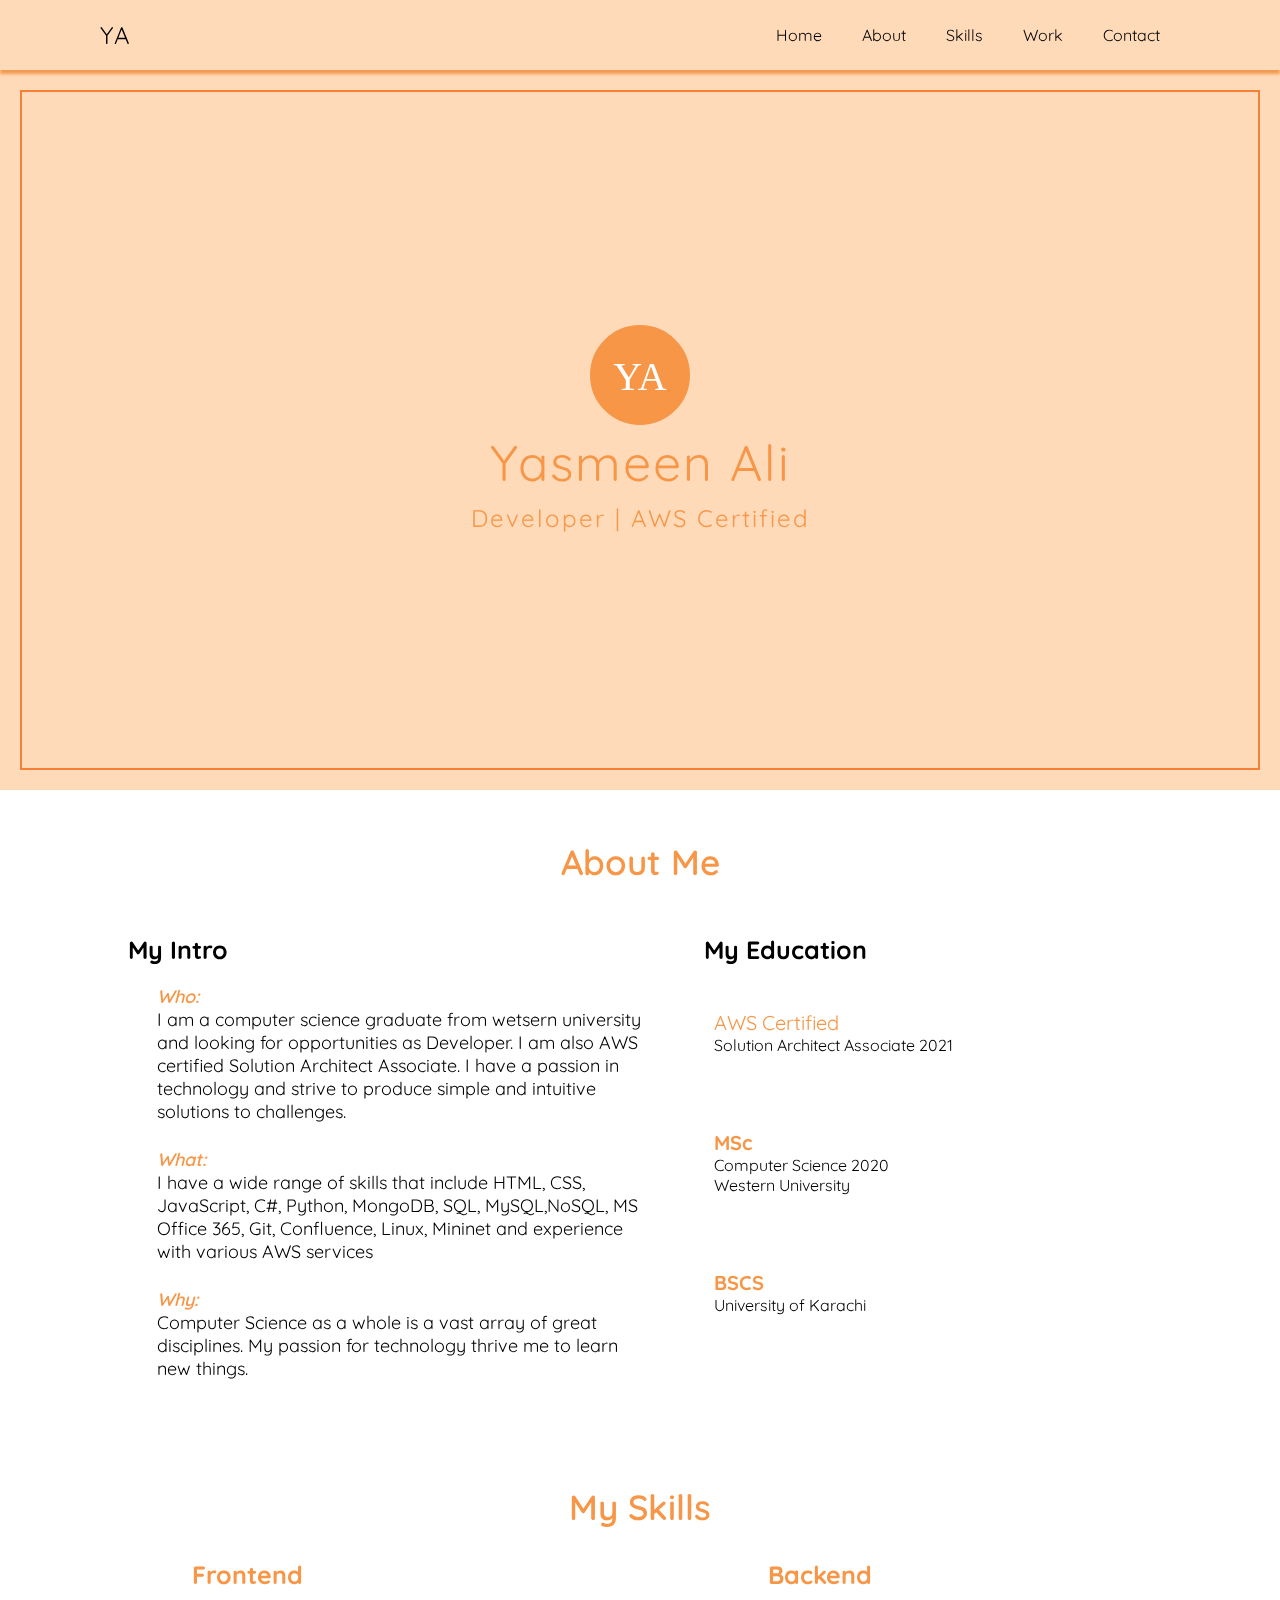
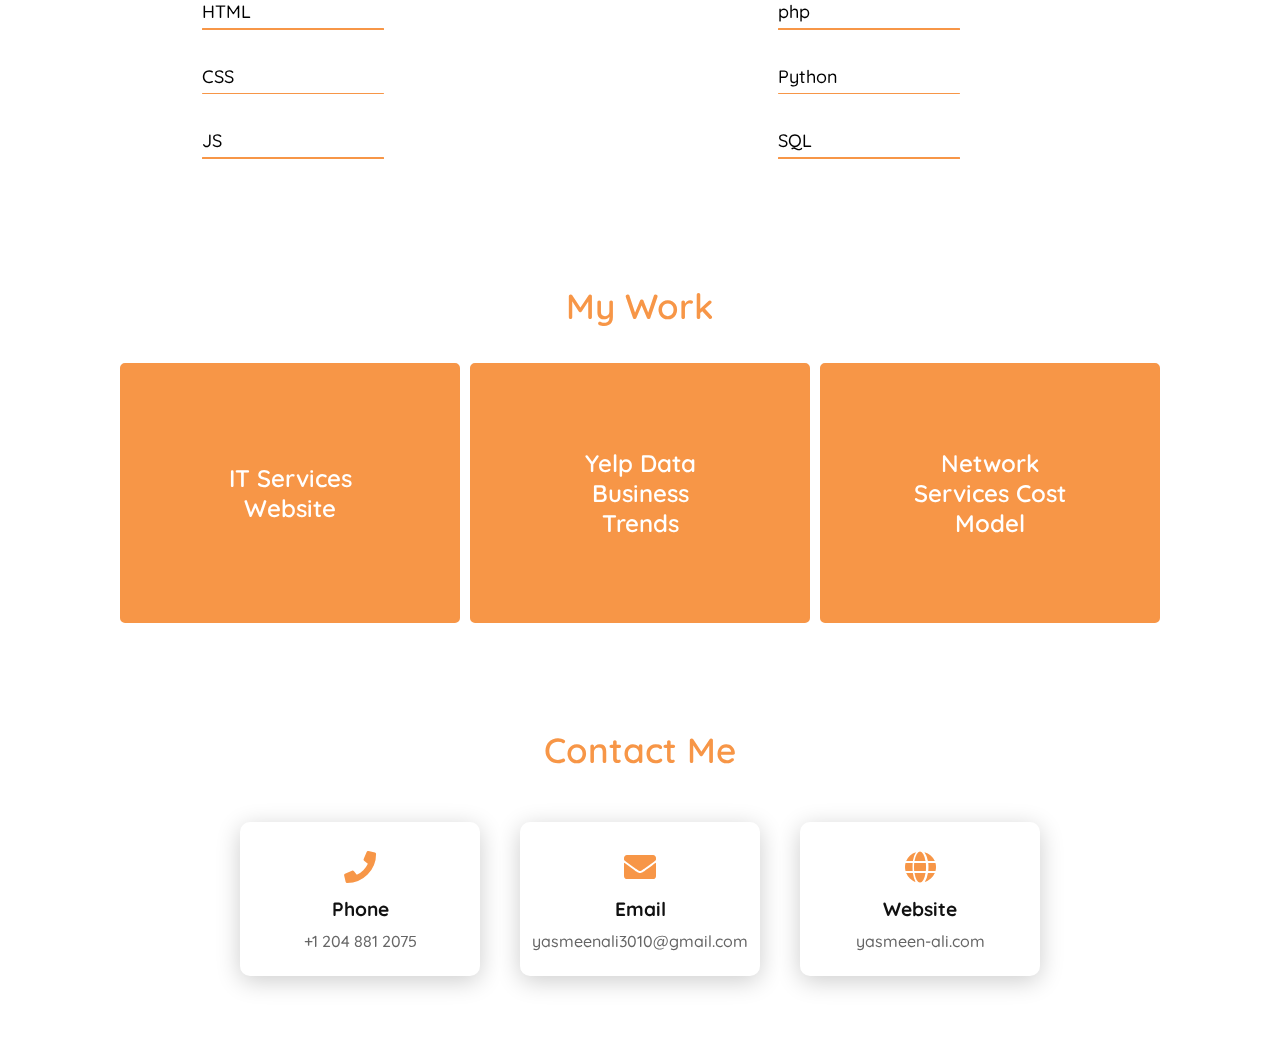
==== commit dd24937d: "Update index.html" ====
--- a/index.html
+++ b/index.html
@@ -51,8 +51,8 @@
           <div class ="contentbx">
            <h3>My Intro</h3>
            <p><i style = "font-size:18px"> Who:</i><br>
-           Iam a computer science graduate from wetsern university
-            and looking for opportunities as Front End Developer. I am also AWS certified Solution Architect Associate. I have a passion in technology and strive to produce simple and intuitive solutions to
+           I am a computer science graduate from wetsern university
+            and looking for opportunities as Developer. I am also AWS certified Solution Architect Associate. I have a passion in technology and strive to produce simple and intuitive solutions to
             challenges. </p>
             
             <p><i style = "font-size:18px"> What:</i><br> I have a wide range of skills that include HTML, CSS, JavaScript, C#, Python, MongoDB,
@@ -60,7 +60,7 @@
               and experience with various AWS services </p>
     
              <p><i style = "font-size:18px"> Why:</i><br> Computer Science as a whole is a vast
-              array of great disciplines. My passion for technology and development thrive me to learn new things. 
+              array of great disciplines. My passion for technology thrive me to learn new things. 
                </p>
           </div>
           <div class = "Edu">
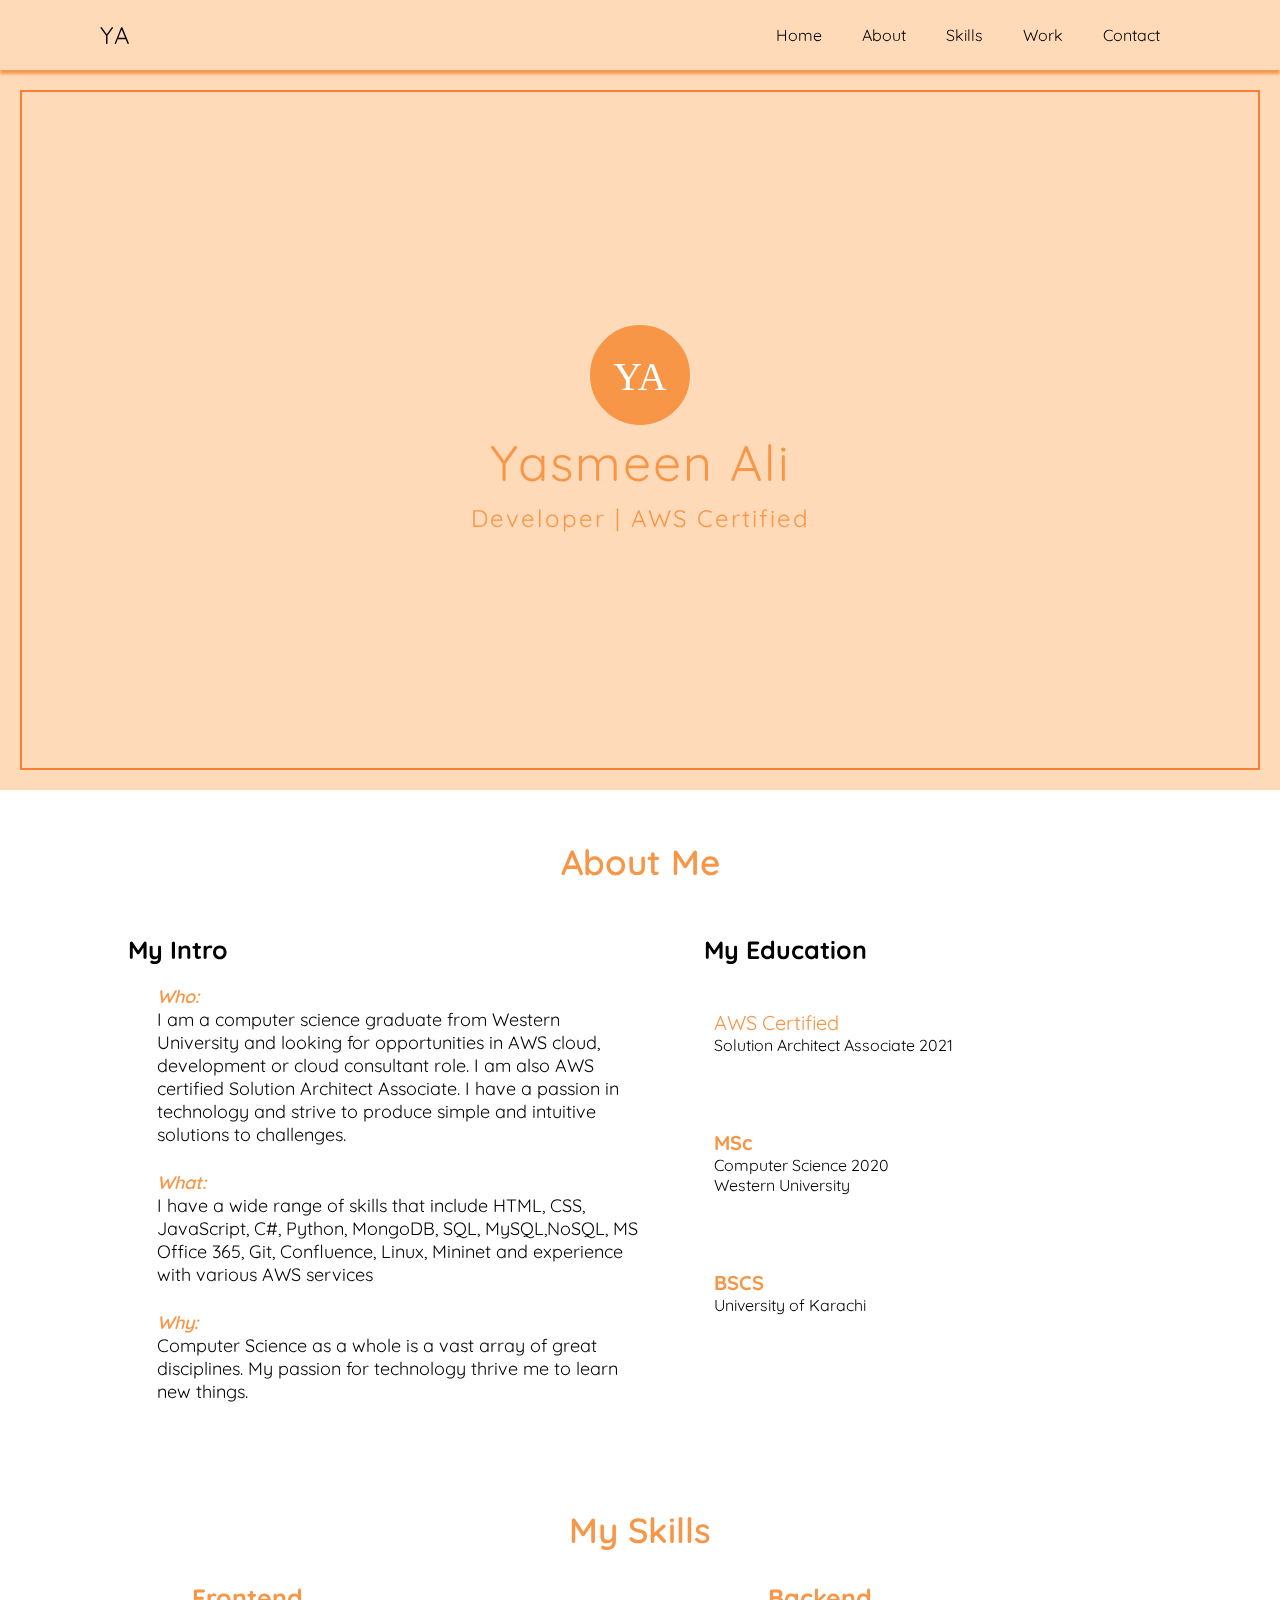
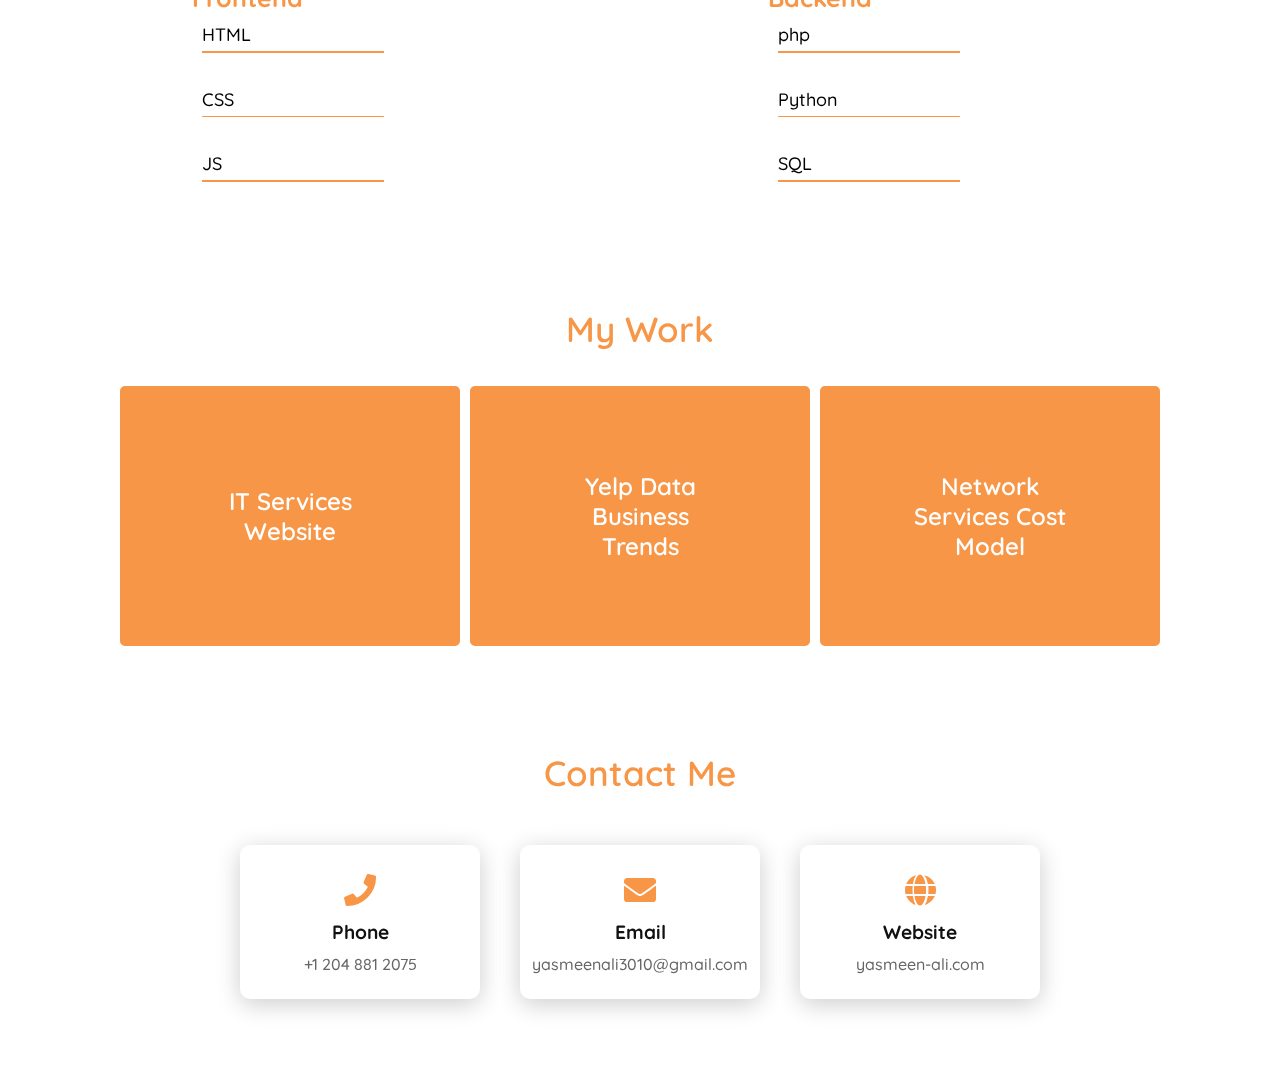
==== commit 681f23e7: "new commit" ====
--- a/index.html
+++ b/index.html
@@ -51,8 +51,8 @@
           <div class ="contentbx">
            <h3>My Intro</h3>
            <p><i style = "font-size:18px"> Who:</i><br>
-           I am a computer science graduate from wetsern university
-            and looking for opportunities as Developer. I am also AWS certified Solution Architect Associate. I have a passion in technology and strive to produce simple and intuitive solutions to
+           I am a computer science graduate from Western University
+            and looking for opportunities in AWS cloud, development or cloud consultant role. I am also AWS certified Solution Architect Associate. I have a passion in technology and strive to produce simple and intuitive solutions to
             challenges. </p>
             
             <p><i style = "font-size:18px"> What:</i><br> I have a wide range of skills that include HTML, CSS, JavaScript, C#, Python, MongoDB,
